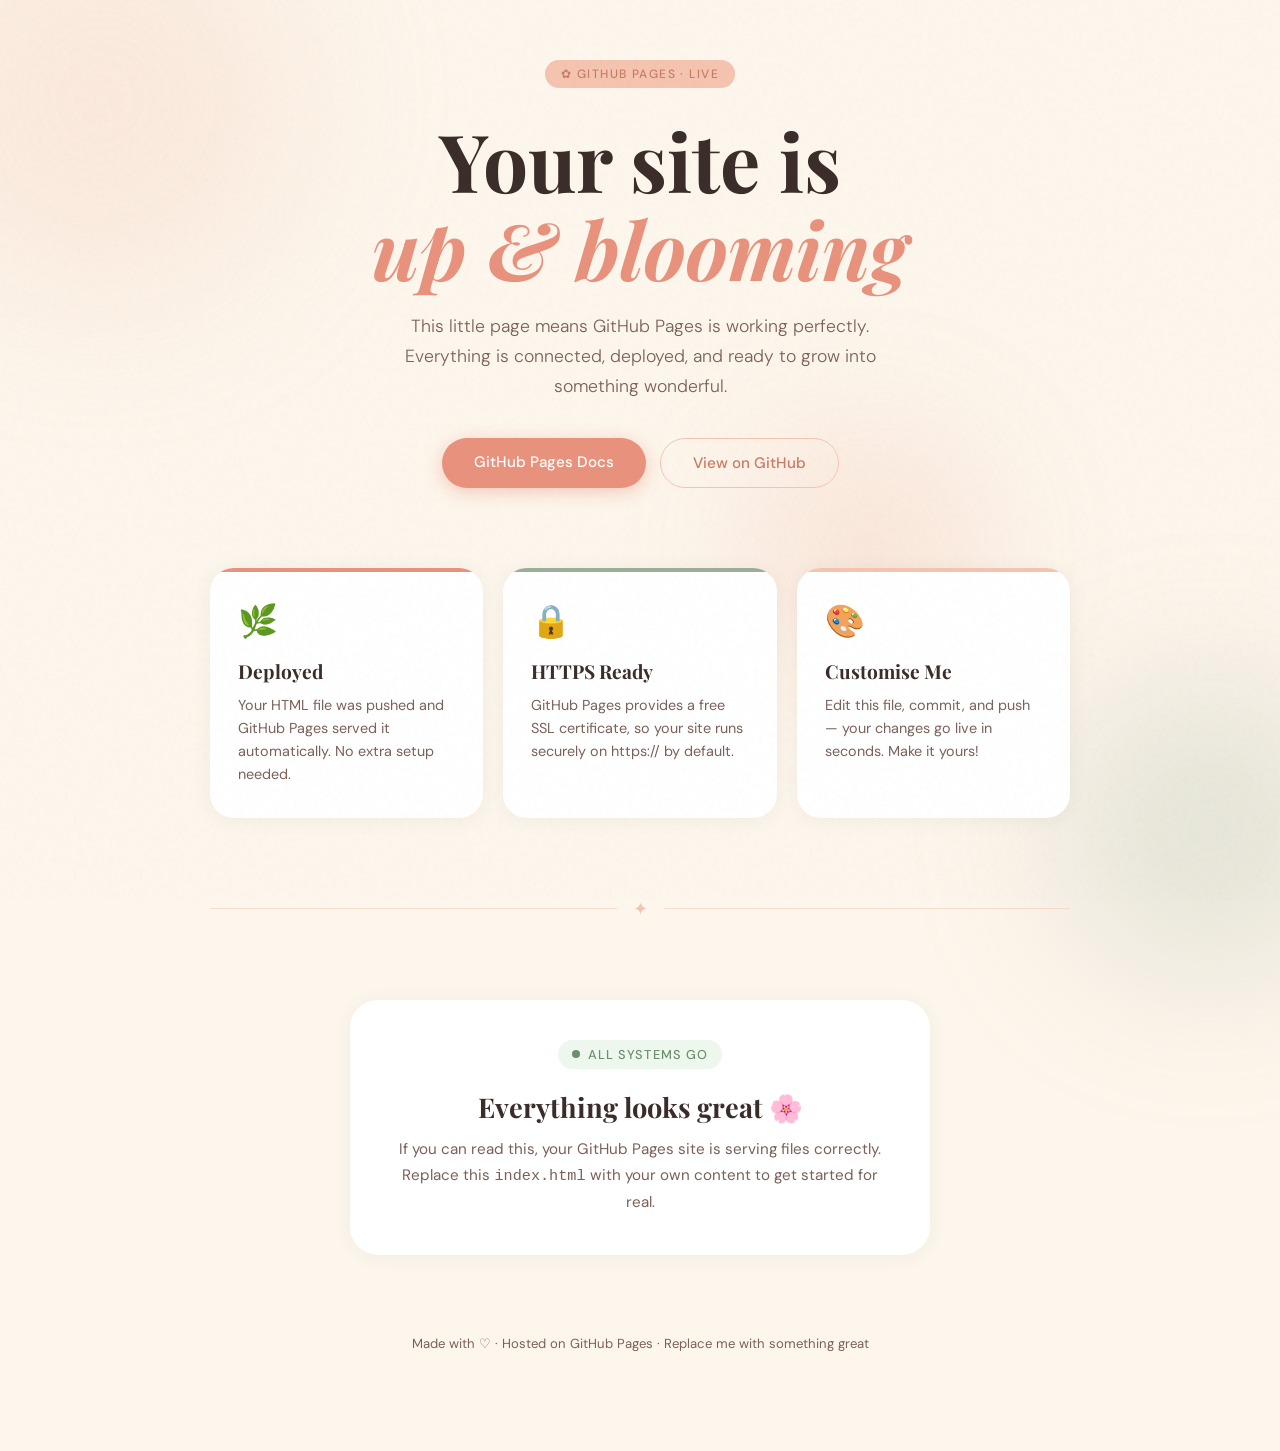
==== index.html @ 05ce9ecd "Add files via upload" ====
<!DOCTYPE html>
<html lang="en">
<head>
  <meta charset="UTF-8" />
  <meta name="viewport" content="width=device-width, initial-scale=1.0" />
  <title>✿ Hello World ✿</title>
  <link href="https://fonts.googleapis.com/css2?family=Playfair+Display:ital,wght@0,400;0,700;1,400&family=DM+Sans:wght@300;400;500&display=swap" rel="stylesheet" />
  <style>
    *, *::before, *::after { box-sizing: border-box; margin: 0; padding: 0; }

    :root {
      --cream: #fdf6ec;
      --blush: #f4c4b0;
      --rose: #e8927c;
      --dusty: #c97b63;
      --sage: #9cad99;
      --leaf: #6b8f6e;
      --text: #3a2c28;
      --soft: #7a6058;
    }

    html { scroll-behavior: smooth; }

    body {
      background-color: var(--cream);
      color: var(--text);
      font-family: 'DM Sans', sans-serif;
      min-height: 100vh;
      overflow-x: hidden;
    }

    /* ── Noise texture overlay ── */
    body::before {
      content: '';
      position: fixed;
      inset: 0;
      background-image: url("data:image/svg+xml,%3Csvg viewBox='0 0 200 200' xmlns='http://www.w3.org/2000/svg'%3E%3Cfilter id='n'%3E%3CfeTurbulence type='fractalNoise' baseFrequency='0.9' numOctaves='4' stitchTiles='stitch'/%3E%3C/filter%3E%3Crect width='100%25' height='100%25' filter='url(%23n)' opacity='0.04'/%3E%3C/svg%3E");
      pointer-events: none;
      z-index: 1000;
      opacity: 0.5;
    }

    /* ── Floating blobs ── */
    .blob {
      position: fixed;
      border-radius: 50%;
      filter: blur(80px);
      opacity: 0.25;
      pointer-events: none;
      z-index: 0;
      animation: drift 12s ease-in-out infinite alternate;
    }
    .blob-1 { width: 400px; height: 400px; background: var(--blush); top: -100px; left: -100px; animation-duration: 14s; }
    .blob-2 { width: 300px; height: 300px; background: var(--sage);  bottom: -80px; right: -80px; animation-duration: 10s; animation-delay: -3s; }
    .blob-3 { width: 200px; height: 200px; background: var(--rose);  top: 50%; left: 60%; animation-duration: 16s; animation-delay: -6s; }

    @keyframes drift {
      from { transform: translate(0, 0) scale(1); }
      to   { transform: translate(30px, 20px) scale(1.05); }
    }

    /* ── Page wrapper ── */
    .page {
      position: relative;
      z-index: 1;
      display: flex;
      flex-direction: column;
      align-items: center;
      padding: 60px 24px 100px;
      gap: 80px;
    }

    /* ── Hero ── */
    .hero {
      text-align: center;
      max-width: 680px;
      animation: rise 0.9s cubic-bezier(.16,1,.3,1) both;
    }

    .badge {
      display: inline-block;
      background: var(--blush);
      color: var(--dusty);
      font-size: 0.75rem;
      font-weight: 500;
      letter-spacing: 0.12em;
      text-transform: uppercase;
      padding: 6px 16px;
      border-radius: 999px;
      margin-bottom: 28px;
    }

    h1 {
      font-family: 'Playfair Display', serif;
      font-size: clamp(2.8rem, 7vw, 5rem);
      line-height: 1.1;
      color: var(--text);
      margin-bottom: 20px;
    }

    h1 em {
      font-style: italic;
      color: var(--rose);
    }

    .hero p {
      font-size: 1.1rem;
      font-weight: 300;
      color: var(--soft);
      line-height: 1.7;
      max-width: 480px;
      margin: 0 auto 36px;
    }

    .cta-row {
      display: flex;
      gap: 14px;
      justify-content: center;
      flex-wrap: wrap;
    }

    .btn {
      padding: 14px 32px;
      border-radius: 999px;
      font-size: 0.95rem;
      font-weight: 500;
      cursor: pointer;
      border: none;
      transition: transform 0.15s ease, box-shadow 0.15s ease;
      text-decoration: none;
    }
    .btn:hover { transform: translateY(-2px); }

    .btn-primary {
      background: var(--rose);
      color: #fff;
      box-shadow: 0 4px 18px rgba(232,146,124,0.45);
    }
    .btn-primary:hover { box-shadow: 0 8px 28px rgba(232,146,124,0.55); }

    .btn-ghost {
      background: transparent;
      color: var(--dusty);
      border: 1.5px solid var(--blush);
    }
    .btn-ghost:hover { background: var(--blush); }

    /* ── Cards row ── */
    .cards {
      display: grid;
      grid-template-columns: repeat(auto-fit, minmax(220px, 1fr));
      gap: 20px;
      width: 100%;
      max-width: 860px;
      animation: rise 0.9s 0.15s cubic-bezier(.16,1,.3,1) both;
    }

    .card {
      background: #fff;
      border-radius: 24px;
      padding: 32px 28px;
      box-shadow: 0 2px 20px rgba(58,44,40,0.06);
      transition: transform 0.2s ease, box-shadow 0.2s ease;
      position: relative;
      overflow: hidden;
    }
    .card:hover {
      transform: translateY(-4px);
      box-shadow: 0 8px 32px rgba(58,44,40,0.1);
    }
    .card::after {
      content: '';
      position: absolute;
      top: 0; left: 0; right: 0;
      height: 4px;
      border-radius: 24px 24px 0 0;
    }
    .card:nth-child(1)::after { background: var(--rose); }
    .card:nth-child(2)::after { background: var(--sage); }
    .card:nth-child(3)::after { background: var(--blush); }

    .card-icon {
      font-size: 2rem;
      margin-bottom: 16px;
      display: block;
    }
    .card h3 {
      font-family: 'Playfair Display', serif;
      font-size: 1.2rem;
      margin-bottom: 10px;
    }
    .card p {
      font-size: 0.9rem;
      color: var(--soft);
      line-height: 1.6;
    }

    /* ── Status section ── */
    .status-box {
      background: #fff;
      border-radius: 28px;
      padding: 40px 48px;
      max-width: 580px;
      width: 100%;
      box-shadow: 0 2px 20px rgba(58,44,40,0.06);
      text-align: center;
      animation: rise 0.9s 0.3s cubic-bezier(.16,1,.3,1) both;
    }

    .status-dot {
      display: inline-flex;
      align-items: center;
      gap: 8px;
      background: #eef7ee;
      color: var(--leaf);
      font-size: 0.8rem;
      font-weight: 500;
      letter-spacing: 0.08em;
      text-transform: uppercase;
      padding: 6px 14px;
      border-radius: 999px;
      margin-bottom: 20px;
    }
    .dot {
      width: 8px; height: 8px;
      background: var(--leaf);
      border-radius: 50%;
      animation: pulse 2s ease-in-out infinite;
    }
    @keyframes pulse {
      0%, 100% { opacity: 1; transform: scale(1); }
      50%       { opacity: 0.5; transform: scale(0.85); }
    }

    .status-box h2 {
      font-family: 'Playfair Display', serif;
      font-size: 1.7rem;
      margin-bottom: 12px;
    }
    .status-box p {
      color: var(--soft);
      font-size: 0.95rem;
      line-height: 1.7;
    }

    /* ── Decorative divider ── */
    .divider {
      display: flex;
      align-items: center;
      gap: 16px;
      color: var(--blush);
      font-size: 1.1rem;
      width: 100%;
      max-width: 860px;
    }
    .divider::before, .divider::after {
      content: '';
      flex: 1;
      height: 1px;
      background: var(--blush);
      opacity: 0.5;
    }

    /* ── Footer ── */
    footer {
      text-align: center;
      color: var(--soft);
      font-size: 0.82rem;
      opacity: 0.7;
      animation: rise 0.9s 0.45s cubic-bezier(.16,1,.3,1) both;
    }

    @keyframes rise {
      from { opacity: 0; transform: translateY(24px); }
      to   { opacity: 1; transform: translateY(0); }
    }

    /* ── Floating flowers ── */
    .floaters {
      position: fixed;
      inset: 0;
      pointer-events: none;
      z-index: 0;
      overflow: hidden;
    }
    .petal {
      position: absolute;
      font-size: 1.4rem;
      animation: float-up linear infinite;
      opacity: 0;
    }
    @keyframes float-up {
      0%   { opacity: 0; transform: translateY(100vh) rotate(0deg); }
      10%  { opacity: 0.6; }
      90%  { opacity: 0.3; }
      100% { opacity: 0; transform: translateY(-10vh) rotate(360deg); }
    }
  </style>
</head>
<body>

  <!-- Blobs -->
  <div class="blob blob-1"></div>
  <div class="blob blob-2"></div>
  <div class="blob blob-3"></div>

  <!-- Floating petals (added by JS) -->
  <div class="floaters" id="floaters"></div>

  <div class="page">

    <!-- Hero -->
    <section class="hero">
      <span class="badge">✿ GitHub Pages · Live</span>
      <h1>Your site is<br><em>up & blooming</em></h1>
      <p>This little page means GitHub Pages is working perfectly. Everything is connected, deployed, and ready to grow into something wonderful.</p>
      <div class="cta-row">
        <a href="https://pages.github.com/" target="_blank" class="btn btn-primary">GitHub Pages Docs</a>
        <a href="https://github.com/" target="_blank" class="btn btn-ghost">View on GitHub</a>
      </div>
    </section>

    <!-- Cards -->
    <div class="cards">
      <div class="card">
        <span class="card-icon">🌿</span>
        <h3>Deployed</h3>
        <p>Your HTML file was pushed and GitHub Pages served it automatically. No extra setup needed.</p>
      </div>
      <div class="card">
        <span class="card-icon">🔒</span>
        <h3>HTTPS Ready</h3>
        <p>GitHub Pages provides a free SSL certificate, so your site runs securely on https:// by default.</p>
      </div>
      <div class="card">
        <span class="card-icon">🎨</span>
        <h3>Customise Me</h3>
        <p>Edit this file, commit, and push — your changes go live in seconds. Make it yours!</p>
      </div>
    </div>

    <div class="divider">✦</div>

    <!-- Status -->
    <div class="status-box">
      <div class="status-dot"><span class="dot"></span> All systems go</div>
      <h2>Everything looks great 🌸</h2>
      <p>If you can read this, your GitHub Pages site is serving files correctly. Replace this <code>index.html</code> with your own content to get started for real.</p>
    </div>

    <footer>
      Made with ♡ · Hosted on GitHub Pages · Replace me with something great
    </footer>

  </div>

  <script>
    // Spawn floating petals
    const emojis = ['✿', '❀', '✾', '⚘', '🌸', '🌼', '🍃'];
    const container = document.getElementById('floaters');

    function spawnPetal() {
      const el = document.createElement('span');
      el.className = 'petal';
      el.textContent = emojis[Math.floor(Math.random() * emojis.length)];
      el.style.left = Math.random() * 100 + 'vw';
      el.style.fontSize = (0.9 + Math.random() * 1.2) + 'rem';
      const dur = 8 + Math.random() * 12;
      el.style.animationDuration = dur + 's';
      el.style.animationDelay = (Math.random() * -dur) + 's';
      container.appendChild(el);
      setTimeout(() => el.remove(), (dur + 2) * 1000);
    }

    // Initial burst
    for (let i = 0; i < 12; i++) spawnPetal();
    setInterval(spawnPetal, 1800);
  </script>

</body>
</html>
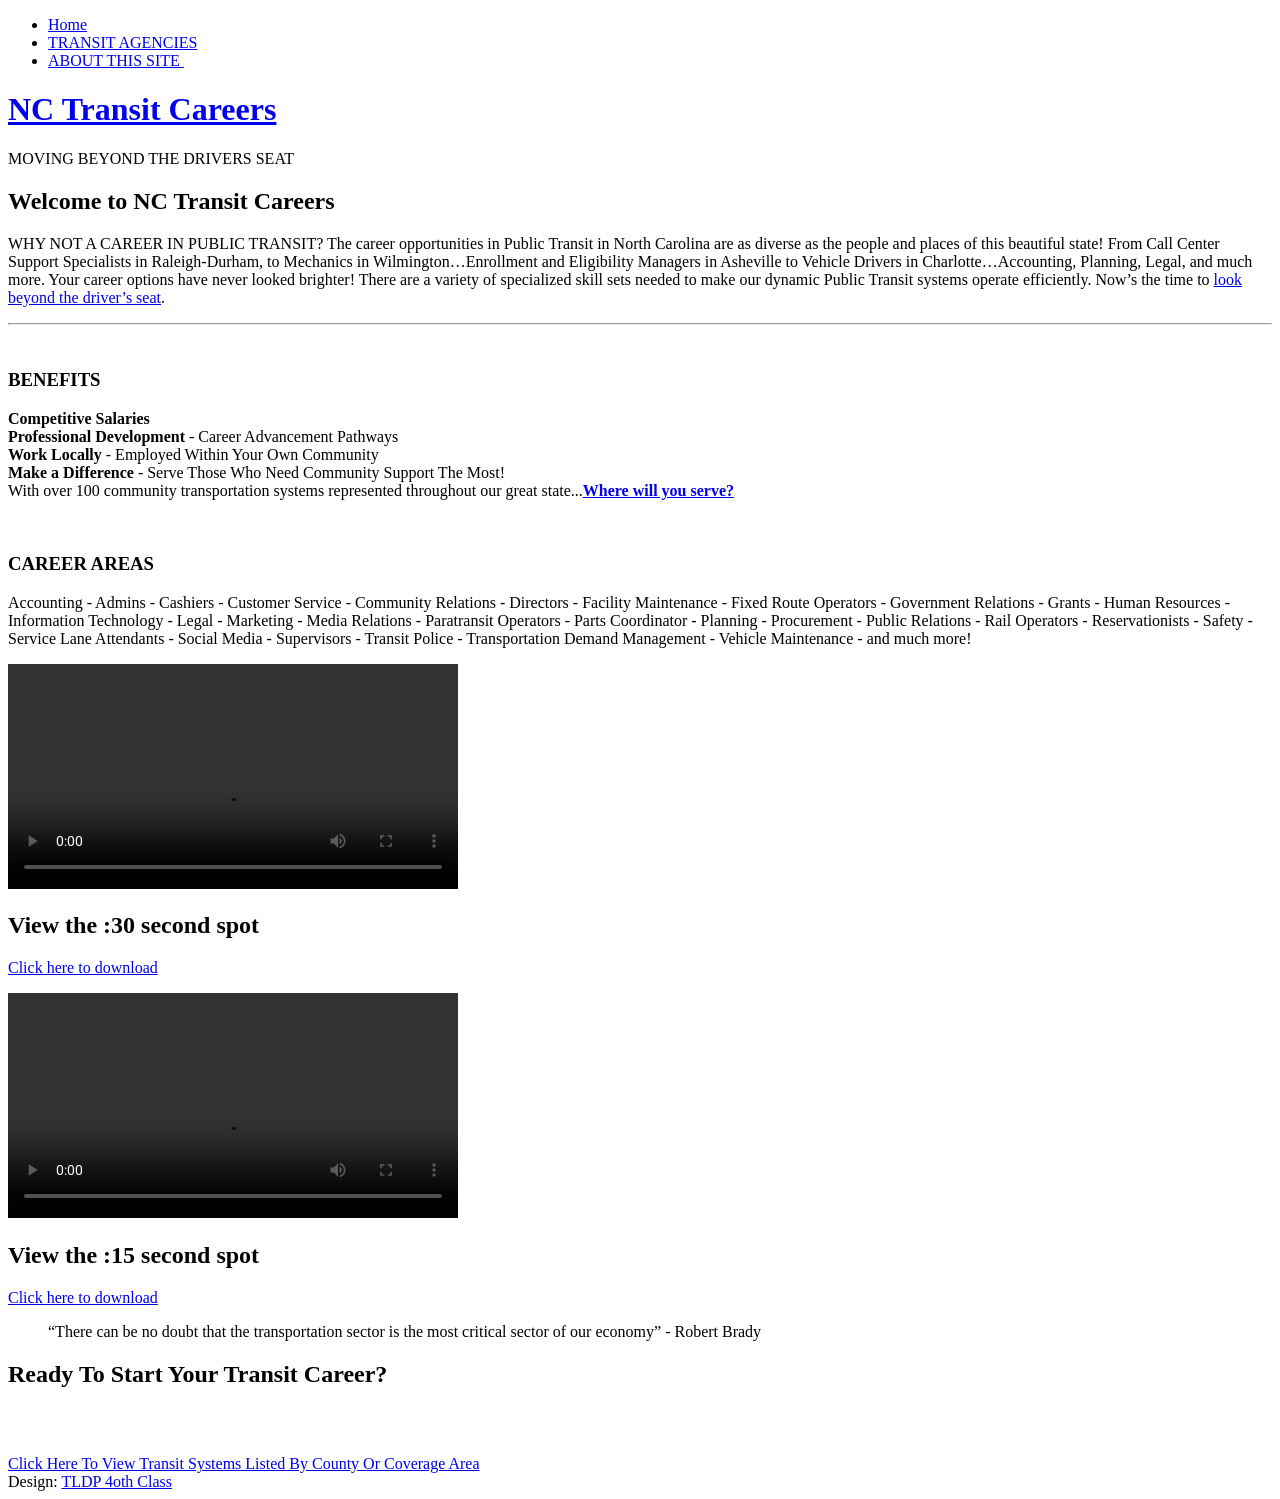
==== commit 31ee5027: "Update index.html" ====
--- a/index.html
+++ b/index.html
@@ -1,381 +1,146 @@
-<!DOCTYPE html>
-<html lang="en">
-<head>
-  <meta charset="UTF-8" />
-  <meta name="viewport" content="width=device-width, initial-scale=1.0" />
-  <title>✿ Hello World ✿</title>
-  <link href="https://fonts.googleapis.com/css2?family=Playfair+Display:ital,wght@0,400;0,700;1,400&family=DM+Sans:wght@300;400;500&display=swap" rel="stylesheet" />
-  <style>
-    *, *::before, *::after { box-sizing: border-box; margin: 0; padding: 0; }
-
-    :root {
-      --cream: #fdf6ec;
-      --blush: #f4c4b0;
-      --rose: #e8927c;
-      --dusty: #c97b63;
-      --sage: #9cad99;
-      --leaf: #6b8f6e;
-      --text: #3a2c28;
-      --soft: #7a6058;
-    }
-
-    html { scroll-behavior: smooth; }
-
-    body {
-      background-color: var(--cream);
-      color: var(--text);
-      font-family: 'DM Sans', sans-serif;
-      min-height: 100vh;
-      overflow-x: hidden;
-    }
-
-    /* ── Noise texture overlay ── */
-    body::before {
-      content: '';
-      position: fixed;
-      inset: 0;
-      background-image: url("data:image/svg+xml,%3Csvg viewBox='0 0 200 200' xmlns='http://www.w3.org/2000/svg'%3E%3Cfilter id='n'%3E%3CfeTurbulence type='fractalNoise' baseFrequency='0.9' numOctaves='4' stitchTiles='stitch'/%3E%3C/filter%3E%3Crect width='100%25' height='100%25' filter='url(%23n)' opacity='0.04'/%3E%3C/svg%3E");
-      pointer-events: none;
-      z-index: 1000;
-      opacity: 0.5;
-    }
-
-    /* ── Floating blobs ── */
-    .blob {
-      position: fixed;
-      border-radius: 50%;
-      filter: blur(80px);
-      opacity: 0.25;
-      pointer-events: none;
-      z-index: 0;
-      animation: drift 12s ease-in-out infinite alternate;
-    }
-    .blob-1 { width: 400px; height: 400px; background: var(--blush); top: -100px; left: -100px; animation-duration: 14s; }
-    .blob-2 { width: 300px; height: 300px; background: var(--sage);  bottom: -80px; right: -80px; animation-duration: 10s; animation-delay: -3s; }
-    .blob-3 { width: 200px; height: 200px; background: var(--rose);  top: 50%; left: 60%; animation-duration: 16s; animation-delay: -6s; }
-
-    @keyframes drift {
-      from { transform: translate(0, 0) scale(1); }
-      to   { transform: translate(30px, 20px) scale(1.05); }
-    }
-
-    /* ── Page wrapper ── */
-    .page {
-      position: relative;
-      z-index: 1;
-      display: flex;
-      flex-direction: column;
-      align-items: center;
-      padding: 60px 24px 100px;
-      gap: 80px;
-    }
-
-    /* ── Hero ── */
-    .hero {
-      text-align: center;
-      max-width: 680px;
-      animation: rise 0.9s cubic-bezier(.16,1,.3,1) both;
-    }
-
-    .badge {
-      display: inline-block;
-      background: var(--blush);
-      color: var(--dusty);
-      font-size: 0.75rem;
-      font-weight: 500;
-      letter-spacing: 0.12em;
-      text-transform: uppercase;
-      padding: 6px 16px;
-      border-radius: 999px;
-      margin-bottom: 28px;
-    }
-
-    h1 {
-      font-family: 'Playfair Display', serif;
-      font-size: clamp(2.8rem, 7vw, 5rem);
-      line-height: 1.1;
-      color: var(--text);
-      margin-bottom: 20px;
-    }
-
-    h1 em {
-      font-style: italic;
-      color: var(--rose);
-    }
-
-    .hero p {
-      font-size: 1.1rem;
-      font-weight: 300;
-      color: var(--soft);
-      line-height: 1.7;
-      max-width: 480px;
-      margin: 0 auto 36px;
-    }
-
-    .cta-row {
-      display: flex;
-      gap: 14px;
-      justify-content: center;
-      flex-wrap: wrap;
-    }
-
-    .btn {
-      padding: 14px 32px;
-      border-radius: 999px;
-      font-size: 0.95rem;
-      font-weight: 500;
-      cursor: pointer;
-      border: none;
-      transition: transform 0.15s ease, box-shadow 0.15s ease;
-      text-decoration: none;
-    }
-    .btn:hover { transform: translateY(-2px); }
-
-    .btn-primary {
-      background: var(--rose);
-      color: #fff;
-      box-shadow: 0 4px 18px rgba(232,146,124,0.45);
-    }
-    .btn-primary:hover { box-shadow: 0 8px 28px rgba(232,146,124,0.55); }
-
-    .btn-ghost {
-      background: transparent;
-      color: var(--dusty);
-      border: 1.5px solid var(--blush);
-    }
-    .btn-ghost:hover { background: var(--blush); }
-
-    /* ── Cards row ── */
-    .cards {
-      display: grid;
-      grid-template-columns: repeat(auto-fit, minmax(220px, 1fr));
-      gap: 20px;
-      width: 100%;
-      max-width: 860px;
-      animation: rise 0.9s 0.15s cubic-bezier(.16,1,.3,1) both;
-    }
-
-    .card {
-      background: #fff;
-      border-radius: 24px;
-      padding: 32px 28px;
-      box-shadow: 0 2px 20px rgba(58,44,40,0.06);
-      transition: transform 0.2s ease, box-shadow 0.2s ease;
-      position: relative;
-      overflow: hidden;
-    }
-    .card:hover {
-      transform: translateY(-4px);
-      box-shadow: 0 8px 32px rgba(58,44,40,0.1);
-    }
-    .card::after {
-      content: '';
-      position: absolute;
-      top: 0; left: 0; right: 0;
-      height: 4px;
-      border-radius: 24px 24px 0 0;
-    }
-    .card:nth-child(1)::after { background: var(--rose); }
-    .card:nth-child(2)::after { background: var(--sage); }
-    .card:nth-child(3)::after { background: var(--blush); }
-
-    .card-icon {
-      font-size: 2rem;
-      margin-bottom: 16px;
-      display: block;
-    }
-    .card h3 {
-      font-family: 'Playfair Display', serif;
-      font-size: 1.2rem;
-      margin-bottom: 10px;
-    }
-    .card p {
-      font-size: 0.9rem;
-      color: var(--soft);
-      line-height: 1.6;
-    }
-
-    /* ── Status section ── */
-    .status-box {
-      background: #fff;
-      border-radius: 28px;
-      padding: 40px 48px;
-      max-width: 580px;
-      width: 100%;
-      box-shadow: 0 2px 20px rgba(58,44,40,0.06);
-      text-align: center;
-      animation: rise 0.9s 0.3s cubic-bezier(.16,1,.3,1) both;
-    }
-
-    .status-dot {
-      display: inline-flex;
-      align-items: center;
-      gap: 8px;
-      background: #eef7ee;
-      color: var(--leaf);
-      font-size: 0.8rem;
-      font-weight: 500;
-      letter-spacing: 0.08em;
-      text-transform: uppercase;
-      padding: 6px 14px;
-      border-radius: 999px;
-      margin-bottom: 20px;
-    }
-    .dot {
-      width: 8px; height: 8px;
-      background: var(--leaf);
-      border-radius: 50%;
-      animation: pulse 2s ease-in-out infinite;
-    }
-    @keyframes pulse {
-      0%, 100% { opacity: 1; transform: scale(1); }
-      50%       { opacity: 0.5; transform: scale(0.85); }
-    }
-
-    .status-box h2 {
-      font-family: 'Playfair Display', serif;
-      font-size: 1.7rem;
-      margin-bottom: 12px;
-    }
-    .status-box p {
-      color: var(--soft);
-      font-size: 0.95rem;
-      line-height: 1.7;
-    }
-
-    /* ── Decorative divider ── */
-    .divider {
-      display: flex;
-      align-items: center;
-      gap: 16px;
-      color: var(--blush);
-      font-size: 1.1rem;
-      width: 100%;
-      max-width: 860px;
-    }
-    .divider::before, .divider::after {
-      content: '';
-      flex: 1;
-      height: 1px;
-      background: var(--blush);
-      opacity: 0.5;
-    }
-
-    /* ── Footer ── */
-    footer {
-      text-align: center;
-      color: var(--soft);
-      font-size: 0.82rem;
-      opacity: 0.7;
-      animation: rise 0.9s 0.45s cubic-bezier(.16,1,.3,1) both;
-    }
-
-    @keyframes rise {
-      from { opacity: 0; transform: translateY(24px); }
-      to   { opacity: 1; transform: translateY(0); }
-    }
-
-    /* ── Floating flowers ── */
-    .floaters {
-      position: fixed;
-      inset: 0;
-      pointer-events: none;
-      z-index: 0;
-      overflow: hidden;
-    }
-    .petal {
-      position: absolute;
-      font-size: 1.4rem;
-      animation: float-up linear infinite;
-      opacity: 0;
-    }
-    @keyframes float-up {
-      0%   { opacity: 0; transform: translateY(100vh) rotate(0deg); }
-      10%  { opacity: 0.6; }
-      90%  { opacity: 0.3; }
-      100% { opacity: 0; transform: translateY(-10vh) rotate(360deg); }
-    }
-  </style>
-</head>
-<body>
-
-  <!-- Blobs -->
-  <div class="blob blob-1"></div>
-  <div class="blob blob-2"></div>
-  <div class="blob blob-3"></div>
-
-  <!-- Floating petals (added by JS) -->
-  <div class="floaters" id="floaters"></div>
-
-  <div class="page">
-
-    <!-- Hero -->
-    <section class="hero">
-      <span class="badge">✿ GitHub Pages · Live</span>
-      <h1>Your site is<br><em>up & blooming</em></h1>
-      <p>This little page means GitHub Pages is working perfectly. Everything is connected, deployed, and ready to grow into something wonderful.</p>
-      <div class="cta-row">
-        <a href="https://pages.github.com/" target="_blank" class="btn btn-primary">GitHub Pages Docs</a>
-        <a href="https://github.com/" target="_blank" class="btn btn-ghost">View on GitHub</a>
-      </div>
-    </section>
-
-    <!-- Cards -->
-    <div class="cards">
-      <div class="card">
-        <span class="card-icon">🌿</span>
-        <h3>Deployed</h3>
-        <p>Your HTML file was pushed and GitHub Pages served it automatically. No extra setup needed.</p>
-      </div>
-      <div class="card">
-        <span class="card-icon">🔒</span>
-        <h3>HTTPS Ready</h3>
-        <p>GitHub Pages provides a free SSL certificate, so your site runs securely on https:// by default.</p>
-      </div>
-      <div class="card">
-        <span class="card-icon">🎨</span>
-        <h3>Customise Me</h3>
-        <p>Edit this file, commit, and push — your changes go live in seconds. Make it yours!</p>
-      </div>
-    </div>
-
-    <div class="divider">✦</div>
-
-    <!-- Status -->
-    <div class="status-box">
-      <div class="status-dot"><span class="dot"></span> All systems go</div>
-      <h2>Everything looks great 🌸</h2>
-      <p>If you can read this, your GitHub Pages site is serving files correctly. Replace this <code>index.html</code> with your own content to get started for real.</p>
-    </div>
-
-    <footer>
-      Made with ♡ · Hosted on GitHub Pages · Replace me with something great
-    </footer>
-
-  </div>
-
-  <script>
-    // Spawn floating petals
-    const emojis = ['✿', '❀', '✾', '⚘', '🌸', '🌼', '🍃'];
-    const container = document.getElementById('floaters');
-
-    function spawnPetal() {
-      const el = document.createElement('span');
-      el.className = 'petal';
-      el.textContent = emojis[Math.floor(Math.random() * emojis.length)];
-      el.style.left = Math.random() * 100 + 'vw';
-      el.style.fontSize = (0.9 + Math.random() * 1.2) + 'rem';
-      const dur = 8 + Math.random() * 12;
-      el.style.animationDuration = dur + 's';
-      el.style.animationDelay = (Math.random() * -dur) + 's';
-      container.appendChild(el);
-      setTimeout(() => el.remove(), (dur + 2) * 1000);
-    }
-
-    // Initial burst
-    for (let i = 0; i < 12; i++) spawnPetal();
-    setInterval(spawnPetal, 1800);
-  </script>
-
-</body>
-</html>
+<!DOCTYPE HTML>
+<!--
+	Linear by TEMPLATED
+    templated.co @templatedco
+    Released for free under the Creative Commons Attribution 3.0 license (templated.co/license)
+-->
+<html>
+	<head>
+		<title>NC Transit Careers</title>
+		<base href="/narmina.github.io/">
+		<meta http-equiv="content-type" content="text/html; charset=utf-8" />
+		<meta name="description" content="" />
+		<meta name="keywords" content="" />
+		<link href='http://fonts.googleapis.com/css?family=Roboto:400,100,300,700,500,900' rel='stylesheet' type='text/css'>
+		<script src="http://ajax.googleapis.com/ajax/libs/jquery/1.11.0/jquery.min.js"></script>
+		<script src="js/skel.min.js"></script>
+		<script src="js/skel-panels.min.js"></script>
+		<script src="js/init.js"></script>
+		<noscript>
+			<link rel="stylesheet" href="css/skel-noscript.css" />
+			<link rel="stylesheet" href="css/style.css" />
+			<link rel="stylesheet" href="css/style-desktop.css" />
+		</noscript>
+	</head>
+	<body class="homepage">
+
+	<!-- Header -->
+		<div id="header">
+			<div id="nav-wrapper"> 
+				<!-- Nav -->
+				<nav id="nav">
+					<ul>
+						<li class="active"><a href="index.html">Home</a></li>
+						<li><a href="nc-transit-agencies.html">TRANSIT AGENCIES</a></li>
+						<li><a href="about.html">ABOUT THIS SITE&nbsp;</a></li>
+						
+					</ul>
+				</nav>
+			</div>
+			<div class="container"> 
+				
+				<!-- Logo -->
+				<div id="logo">
+					<h1><a href="#">NC Transit Careers</a></h1>
+					<span class="tag">MOVING BEYOND THE DRIVERS SEAT&nbsp;</span>
+				</div>
+			</div>
+		</div>
+
+	<!-- Featured -->
+		<div id="featured">
+			<div class="container">
+				<header>
+					<h2>Welcome to NC Transit Careers</h2>
+				</header>
+				<p>WHY NOT A CAREER IN PUBLIC TRANSIT? The career opportunities in Public Transit in North Carolina are as diverse as the people and places of this beautiful state! From Call Center Support Specialists in Raleigh-Durham, to Mechanics in Wilmington…Enrollment and Eligibility Managers in Asheville to Vehicle Drivers in Charlotte…Accounting, Planning, Legal, and much more. Your career options have never looked brighter! There are a variety of specialized skill sets needed to make our dynamic Public Transit systems operate efficiently. Now’s the time to <a href="nc-transit-agencies.html">look beyond the driver’s seat</a>.<hr> <br>
+			  <h3>BENEFITS</h3>
+						<p><strong>Competitive Salaries</strong><br>
+                          <strong> Professional Development</strong> - Career Advancement Pathways<br>
+                          <strong> Work Locally</strong> - Employed Within Your Own Community<br>
+                          <strong> Make a Differenc</strong><strong>e</strong> - Serve Those Who Need Community Support The Most! <br>
+With over 100 community transportation systems represented throughout our great state...<strong><a href="nc-transit-agencies.html">Where will you serve?</a></strong></p>
+			  <br>
+
+				
+				
+
+		  </div>
+				<div class="row">
+					<section class="u">
+						
+						<h3>CAREER AREAS</h3>
+						<p>Accounting - Admins - Cashiers - Customer Service - Community Relations - Directors - Facility Maintenance - Fixed Route Operators - Government Relations - Grants - Human Resources - Information Technology - Legal - Marketing - Media Relations - Paratransit Operators - Parts Coordinator - Planning - Procurement - Public Relations - Rail Operators - Reservationists - Safety - Service Lane Attendants - Social Media - Supervisors - Transit Police - Transportation Demand Management - Vehicle Maintenance - and much more!</p>
+						
+					</section>
+					
+
+				</div>
+	</div>
+		</div>
+
+	<!-- Main -->
+		<div id="main">
+			<div id="content" class="container">
+
+				<div class="row">
+					<section class="6u">
+						<a href="#" class="image full">
+						<video width="450" controls="controls" >
+						  <source src="images/NCTransitCareers_30_lores.mp4" type="video/mp4">
+					    </video>
+</a>
+						<header>
+							<h2>View the :30 second spot&nbsp;</h2>
+						</header>
+						<p><a href="images/NCTransitCareers_30sec.mp4">Click here to download</a></p>
+					</section>				
+					<section class="6u">
+						<a href="#" class="image full">
+						<video width="450" controls="controls" >
+						  <source src="images/nctRANSITcAREERS_15_lores.mp4" type="video/mp4">
+					    </video>
+						<a href="#" class="image full"></a>
+						<header>
+							<h2>View the :15 second spot</h2>
+						</header>
+						<p><a href="images/NCTransitCareers_15_hires_leader.mp4">Click here to download</a></p>
+					</section>				
+				</div>
+
+				<div class="row">
+									
+				</div>
+			
+			</div>
+		</div>
+
+	<!-- Tweet -->
+		<div id="tweet">
+			<div class="container">
+				<section>
+					<blockquote>“There can be no doubt that the transportation sector is the most critical sector of our economy” - Robert Brady</blockquote>
+				</section>
+			</div>
+		</div>
+
+	<!-- Footer -->
+		<div id="footer">
+			<div class="container">
+				<section>
+					<header>
+						<h2>Ready To Start Your Transit Career?&nbsp;</h2>
+					  <h2>&nbsp;</h2>
+						
+					  </h2>
+<span class="byline"><a href="nc-transit-agencies.html">Click Here To View Transit Systems Listed By County Or Coverage Area</a></span>
+					</header>
+					
+				</section>
+			</div>
+		</div>
+
+	<!-- Copyright -->
+		<div id="copyright">
+			<div class="container">
+				Design: <a href="https://itre.ncsu.edu/focus/transit/transportation-leadership-development-program-tldp/">TLDP 4oth Class</a> 
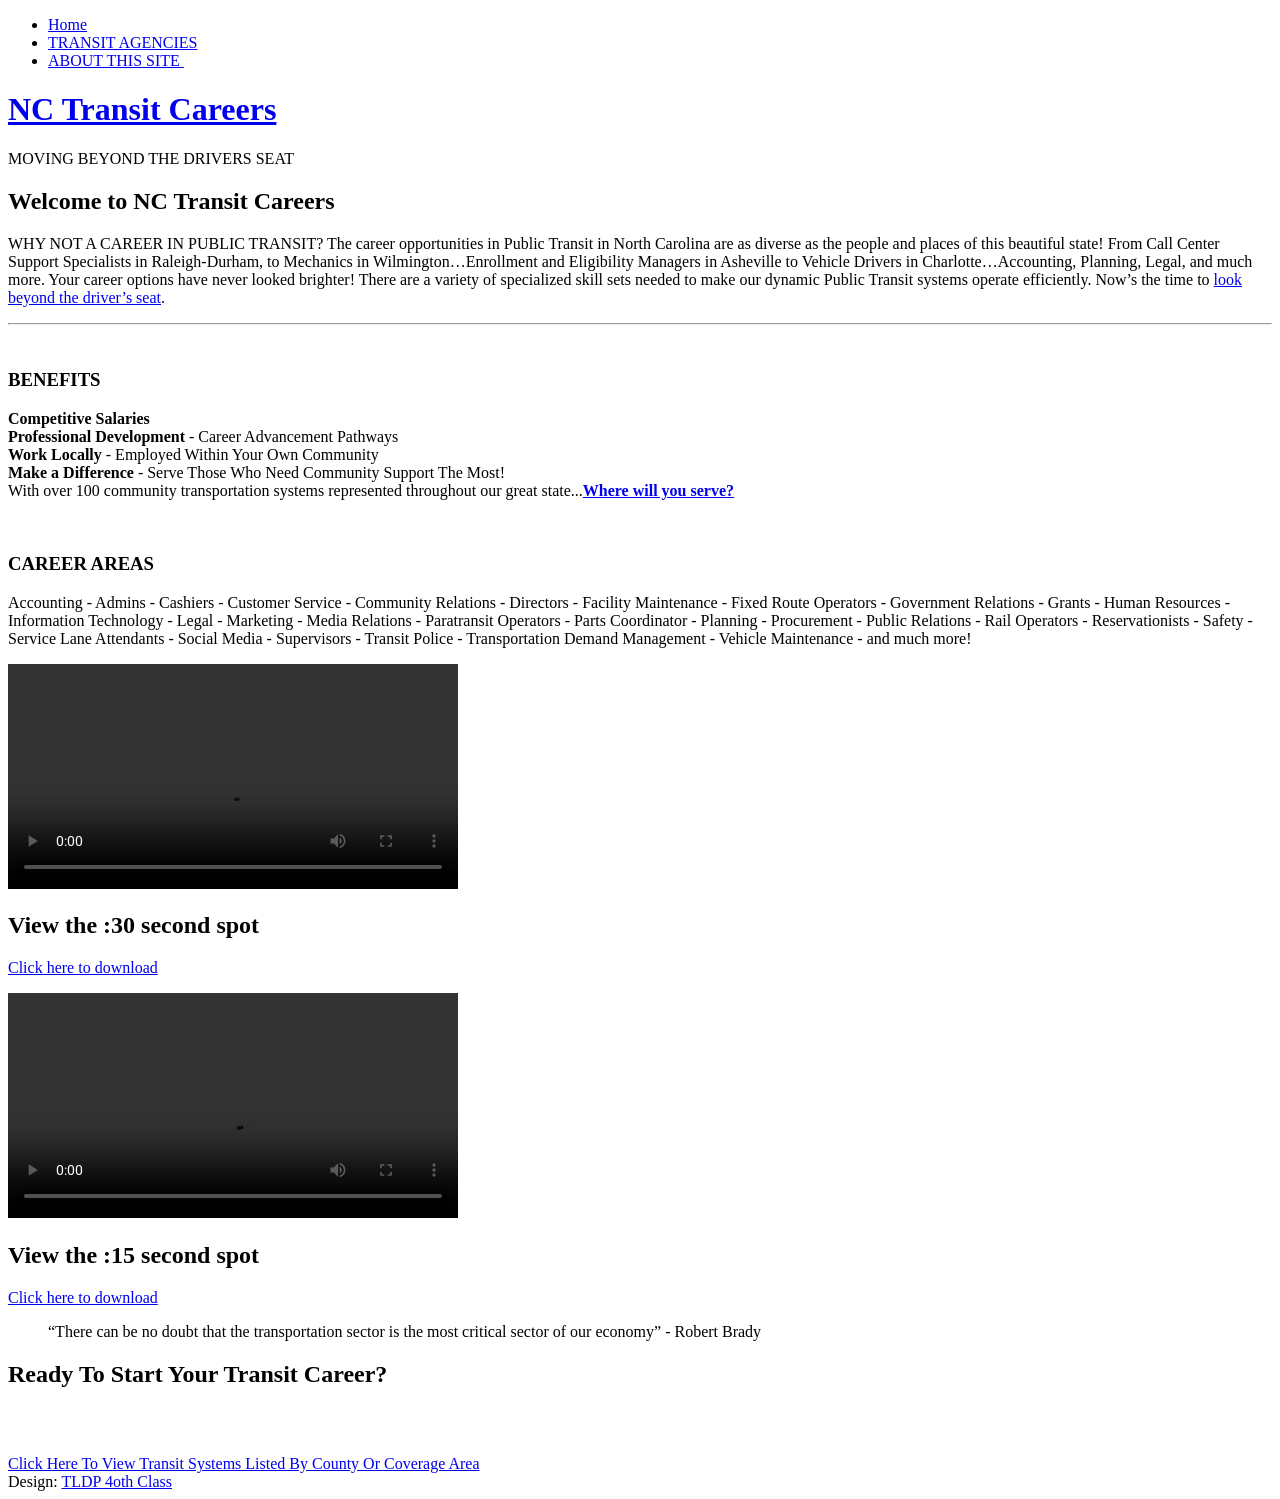
==== commit 65afa040: "Update index.html" ====
--- a/index.html
+++ b/index.html
@@ -7,7 +7,7 @@
 <html>
 	<head>
 		<title>NC Transit Careers</title>
-		<base href="/narmina.github.io/">
+		<base href="https://narmina.github.io/">
 		<meta http-equiv="content-type" content="text/html; charset=utf-8" />
 		<meta name="description" content="" />
 		<meta name="keywords" content="" />
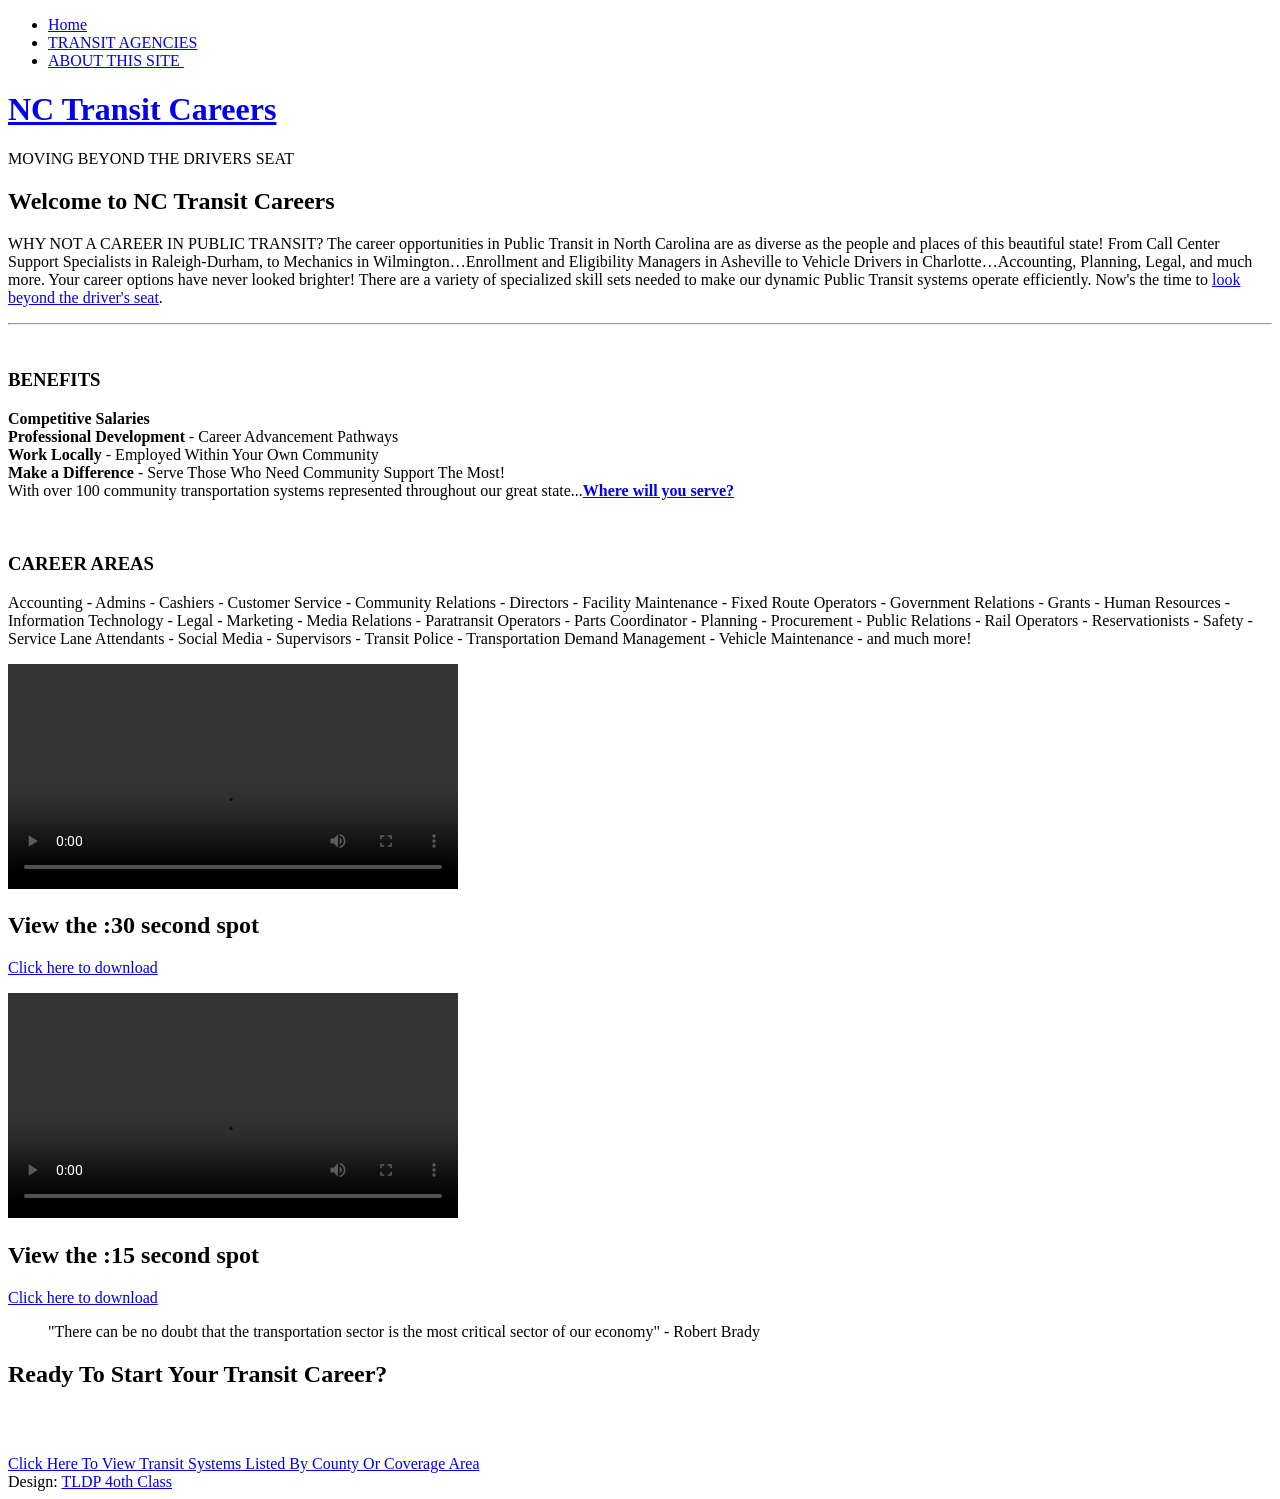
==== commit ed983adb: "Add files via upload" ====
--- a/index.html
+++ b/index.html
@@ -1,146 +1,144 @@
-<!DOCTYPE HTML>
-<!--
-	Linear by TEMPLATED
-    templated.co @templatedco
-    Released for free under the Creative Commons Attribution 3.0 license (templated.co/license)
--->
-<html>
-	<head>
-		<title>NC Transit Careers</title>
-		<base href="https://narmina.github.io/">
-		<meta http-equiv="content-type" content="text/html; charset=utf-8" />
-		<meta name="description" content="" />
-		<meta name="keywords" content="" />
-		<link href='http://fonts.googleapis.com/css?family=Roboto:400,100,300,700,500,900' rel='stylesheet' type='text/css'>
-		<script src="http://ajax.googleapis.com/ajax/libs/jquery/1.11.0/jquery.min.js"></script>
-		<script src="js/skel.min.js"></script>
-		<script src="js/skel-panels.min.js"></script>
-		<script src="js/init.js"></script>
-		<noscript>
-			<link rel="stylesheet" href="css/skel-noscript.css" />
-			<link rel="stylesheet" href="css/style.css" />
-			<link rel="stylesheet" href="css/style-desktop.css" />
-		</noscript>
-	</head>
-	<body class="homepage">
-
-	<!-- Header -->
-		<div id="header">
-			<div id="nav-wrapper"> 
-				<!-- Nav -->
-				<nav id="nav">
-					<ul>
-						<li class="active"><a href="index.html">Home</a></li>
-						<li><a href="nc-transit-agencies.html">TRANSIT AGENCIES</a></li>
-						<li><a href="about.html">ABOUT THIS SITE&nbsp;</a></li>
-						
-					</ul>
-				</nav>
-			</div>
-			<div class="container"> 
-				
-				<!-- Logo -->
-				<div id="logo">
-					<h1><a href="#">NC Transit Careers</a></h1>
-					<span class="tag">MOVING BEYOND THE DRIVERS SEAT&nbsp;</span>
-				</div>
-			</div>
-		</div>
-
-	<!-- Featured -->
-		<div id="featured">
-			<div class="container">
-				<header>
-					<h2>Welcome to NC Transit Careers</h2>
-				</header>
-				<p>WHY NOT A CAREER IN PUBLIC TRANSIT? The career opportunities in Public Transit in North Carolina are as diverse as the people and places of this beautiful state! From Call Center Support Specialists in Raleigh-Durham, to Mechanics in Wilmington…Enrollment and Eligibility Managers in Asheville to Vehicle Drivers in Charlotte…Accounting, Planning, Legal, and much more. Your career options have never looked brighter! There are a variety of specialized skill sets needed to make our dynamic Public Transit systems operate efficiently. Now’s the time to <a href="nc-transit-agencies.html">look beyond the driver’s seat</a>.<hr> <br>
-			  <h3>BENEFITS</h3>
-						<p><strong>Competitive Salaries</strong><br>
-                          <strong> Professional Development</strong> - Career Advancement Pathways<br>
-                          <strong> Work Locally</strong> - Employed Within Your Own Community<br>
-                          <strong> Make a Differenc</strong><strong>e</strong> - Serve Those Who Need Community Support The Most! <br>
-With over 100 community transportation systems represented throughout our great state...<strong><a href="nc-transit-agencies.html">Where will you serve?</a></strong></p>
-			  <br>
-
-				
-				
-
-		  </div>
-				<div class="row">
-					<section class="u">
-						
-						<h3>CAREER AREAS</h3>
-						<p>Accounting - Admins - Cashiers - Customer Service - Community Relations - Directors - Facility Maintenance - Fixed Route Operators - Government Relations - Grants - Human Resources - Information Technology - Legal - Marketing - Media Relations - Paratransit Operators - Parts Coordinator - Planning - Procurement - Public Relations - Rail Operators - Reservationists - Safety - Service Lane Attendants - Social Media - Supervisors - Transit Police - Transportation Demand Management - Vehicle Maintenance - and much more!</p>
-						
-					</section>
-					
-
-				</div>
-	</div>
-		</div>
-
-	<!-- Main -->
-		<div id="main">
-			<div id="content" class="container">
-
-				<div class="row">
-					<section class="6u">
-						<a href="#" class="image full">
-						<video width="450" controls="controls" >
-						  <source src="images/NCTransitCareers_30_lores.mp4" type="video/mp4">
-					    </video>
-</a>
-						<header>
-							<h2>View the :30 second spot&nbsp;</h2>
-						</header>
-						<p><a href="images/NCTransitCareers_30sec.mp4">Click here to download</a></p>
-					</section>				
-					<section class="6u">
-						<a href="#" class="image full">
-						<video width="450" controls="controls" >
-						  <source src="images/nctRANSITcAREERS_15_lores.mp4" type="video/mp4">
-					    </video>
-						<a href="#" class="image full"></a>
-						<header>
-							<h2>View the :15 second spot</h2>
-						</header>
-						<p><a href="images/NCTransitCareers_15_hires_leader.mp4">Click here to download</a></p>
-					</section>				
-				</div>
-
-				<div class="row">
-									
-				</div>
-			
-			</div>
-		</div>
-
-	<!-- Tweet -->
-		<div id="tweet">
-			<div class="container">
-				<section>
-					<blockquote>“There can be no doubt that the transportation sector is the most critical sector of our economy” - Robert Brady</blockquote>
-				</section>
-			</div>
-		</div>
-
-	<!-- Footer -->
-		<div id="footer">
-			<div class="container">
-				<section>
-					<header>
-						<h2>Ready To Start Your Transit Career?&nbsp;</h2>
-					  <h2>&nbsp;</h2>
-						
-					  </h2>
-<span class="byline"><a href="nc-transit-agencies.html">Click Here To View Transit Systems Listed By County Or Coverage Area</a></span>
-					</header>
-					
-				</section>
-			</div>
-		</div>
-
-	<!-- Copyright -->
-		<div id="copyright">
-			<div class="container">
-				Design: <a href="https://itre.ncsu.edu/focus/transit/transportation-leadership-development-program-tldp/">TLDP 4oth Class</a> 
+<!DOCTYPE HTML>
+<!--
+	Linear by TEMPLATED
+    templated.co @templatedco
+    Released for free under the Creative Commons Attribution 3.0 license (templated.co/license)
+-->
+<html>
+	<head>
+		<title>NC Transit Careers</title>
+		<base href="https://narmina.github.io/">
+		<meta http-equiv="content-type" content="text/html; charset=utf-8" />
+		<meta name="description" content="" />
+		<meta name="keywords" content="" />
+		<link href='https://fonts.googleapis.com/css?family=Roboto:400,100,300,700,500,900' rel='stylesheet' type='text/css'>
+		<script src="https://ajax.googleapis.com/ajax/libs/jquery/1.11.0/jquery.min.js"></script>
+		<script src="js/skel.min.js"></script>
+		<script src="js/skel-panels.min.js"></script>
+		<script src="js/init.js"></script>
+		<link rel="stylesheet" href="css/style.css" />
+		<link rel="stylesheet" href="css/style-desktop.css" />
+		<noscript>
+			<link rel="stylesheet" href="css/skel-noscript.css" />
+		</noscript>
+	</head>
+	<body class="homepage">
+
+	<!-- Header -->
+		<div id="header">
+			<div id="nav-wrapper"> 
+				<!-- Nav -->
+				<nav id="nav">
+					<ul>
+						<li class="active"><a href="index.html">Home</a></li>
+						<li><a href="nc-transit-agencies.html">TRANSIT AGENCIES</a></li>
+						<li><a href="about.html">ABOUT THIS SITE&nbsp;</a></li>
+					</ul>
+				</nav>
+			</div>
+			<div class="container"> 
+				
+				<!-- Logo -->
+				<div id="logo">
+					<h1><a href="#">NC Transit Careers</a></h1>
+					<span class="tag">MOVING BEYOND THE DRIVERS SEAT&nbsp;</span>
+				</div>
+			</div>
+		</div>
+
+	<!-- Featured -->
+		<div id="featured">
+			<div class="container">
+				<header>
+					<h2>Welcome to NC Transit Careers</h2>
+				</header>
+				<p>WHY NOT A CAREER IN PUBLIC TRANSIT? The career opportunities in Public Transit in North Carolina are as diverse as the people and places of this beautiful state! From Call Center Support Specialists in Raleigh-Durham, to Mechanics in Wilmington…Enrollment and Eligibility Managers in Asheville to Vehicle Drivers in Charlotte…Accounting, Planning, Legal, and much more. Your career options have never looked brighter! There are a variety of specialized skill sets needed to make our dynamic Public Transit systems operate efficiently. Now's the time to <a href="nc-transit-agencies.html">look beyond the driver's seat</a>.<hr> <br>
+			  <h3>BENEFITS</h3>
+						<p><strong>Competitive Salaries</strong><br>
+                          <strong> Professional Development</strong> - Career Advancement Pathways<br>
+                          <strong> Work Locally</strong> - Employed Within Your Own Community<br>
+                          <strong> Make a Differenc</strong><strong>e</strong> - Serve Those Who Need Community Support The Most! <br>
+With over 100 community transportation systems represented throughout our great state...<strong><a href="nc-transit-agencies.html">Where will you serve?</a></strong></p>
+			  <br>
+
+				
+
+		  </div>
+				<div class="row">
+					<section class="u">
+						
+						<h3>CAREER AREAS</h3>
+						<p>Accounting - Admins - Cashiers - Customer Service - Community Relations - Directors - Facility Maintenance - Fixed Route Operators - Government Relations - Grants - Human Resources - Information Technology - Legal - Marketing - Media Relations - Paratransit Operators - Parts Coordinator - Planning - Procurement - Public Relations - Rail Operators - Reservationists - Safety - Service Lane Attendants - Social Media - Supervisors - Transit Police - Transportation Demand Management - Vehicle Maintenance - and much more!</p>
+						
+					</section>
+				</div>
+	</div>
+		</div>
+
+	<!-- Main -->
+		<div id="main">
+			<div id="content" class="container">
+
+				<div class="row">
+					<section class="6u">
+						<a href="#" class="image full">
+						<video width="450" controls="controls">
+						  <source src="images/NCTransitCareers_30_lores.mp4" type="video/mp4">
+					    </video>
+						</a>
+						<header>
+							<h2>View the :30 second spot&nbsp;</h2>
+						</header>
+						<p><a href="images/NCTransitCareers_30sec.mp4">Click here to download</a></p>
+					</section>				
+					<section class="6u">
+						<a href="#" class="image full">
+						<video width="450" controls="controls">
+						  <source src="images/nctRANSITcAREERS_15_lores.mp4" type="video/mp4">
+					    </video>
+						</a>
+						<header>
+							<h2>View the :15 second spot</h2>
+						</header>
+						<p><a href="images/NCTransitCareers_15_hires_leader.mp4">Click here to download</a></p>
+					</section>				
+				</div>
+
+				<div class="row">
+									
+				</div>
+			
+			</div>
+		</div>
+
+	<!-- Tweet -->
+		<div id="tweet">
+			<div class="container">
+				<section>
+					<blockquote>"There can be no doubt that the transportation sector is the most critical sector of our economy" - Robert Brady</blockquote>
+				</section>
+			</div>
+		</div>
+
+	<!-- Footer -->
+		<div id="footer">
+			<div class="container">
+				<section>
+					<header>
+						<h2>Ready To Start Your Transit Career?&nbsp;</h2>
+					  <h2>&nbsp;</h2>
+					  <span class="byline"><a href="nc-transit-agencies.html">Click Here To View Transit Systems Listed By County Or Coverage Area</a></span>
+					</header>
+				</section>
+			</div>
+		</div>
+
+	<!-- Copyright -->
+		<div id="copyright">
+			<div class="container">
+				Design: <a href="https://itre.ncsu.edu/focus/transit/transportation-leadership-development-program-tldp/">TLDP 4oth Class</a>
+			</div>
+		</div>
+
+	</body>
+</html>
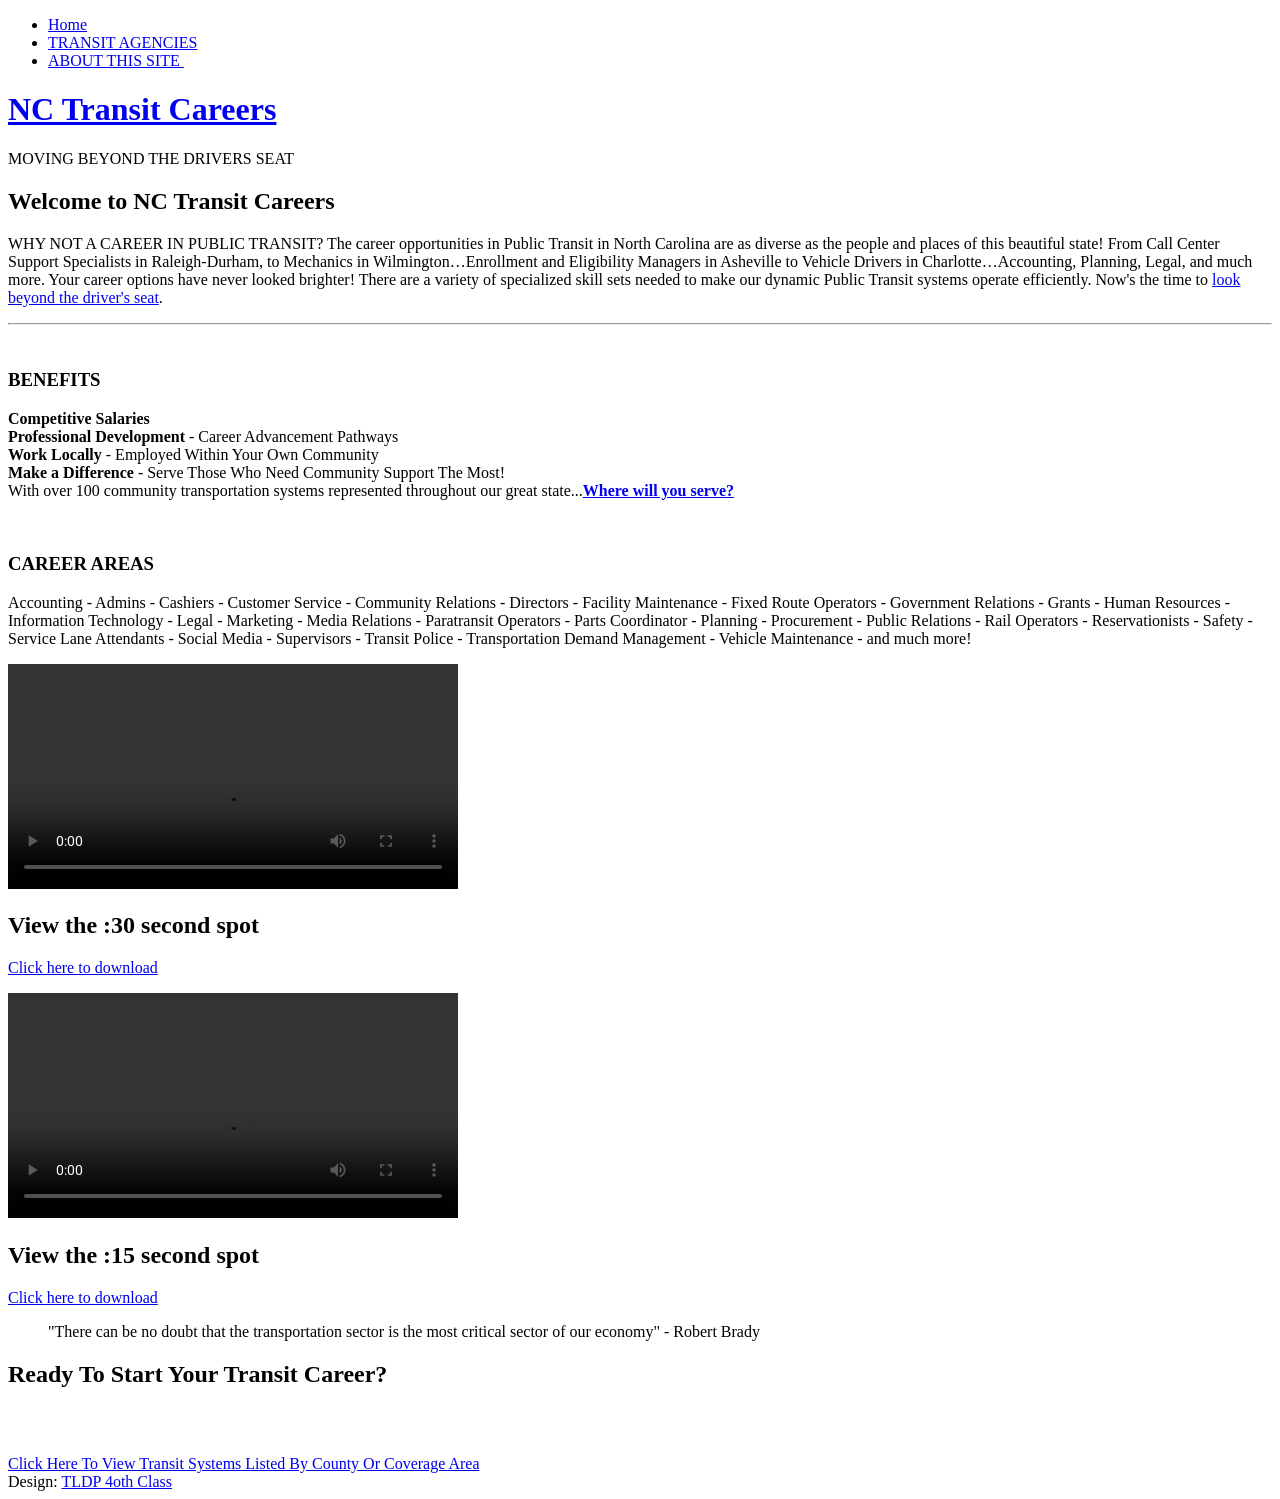
==== commit 356f9108: "Update index.html" ====
--- a/index.html
+++ b/index.html
@@ -7,7 +7,7 @@
 <html>
 	<head>
 		<title>NC Transit Careers</title>
-		<base href="https://narmina.github.io/">
+		<base href="https://github.com/Narmina/narmina.github.io/">
 		<meta http-equiv="content-type" content="text/html; charset=utf-8" />
 		<meta name="description" content="" />
 		<meta name="keywords" content="" />
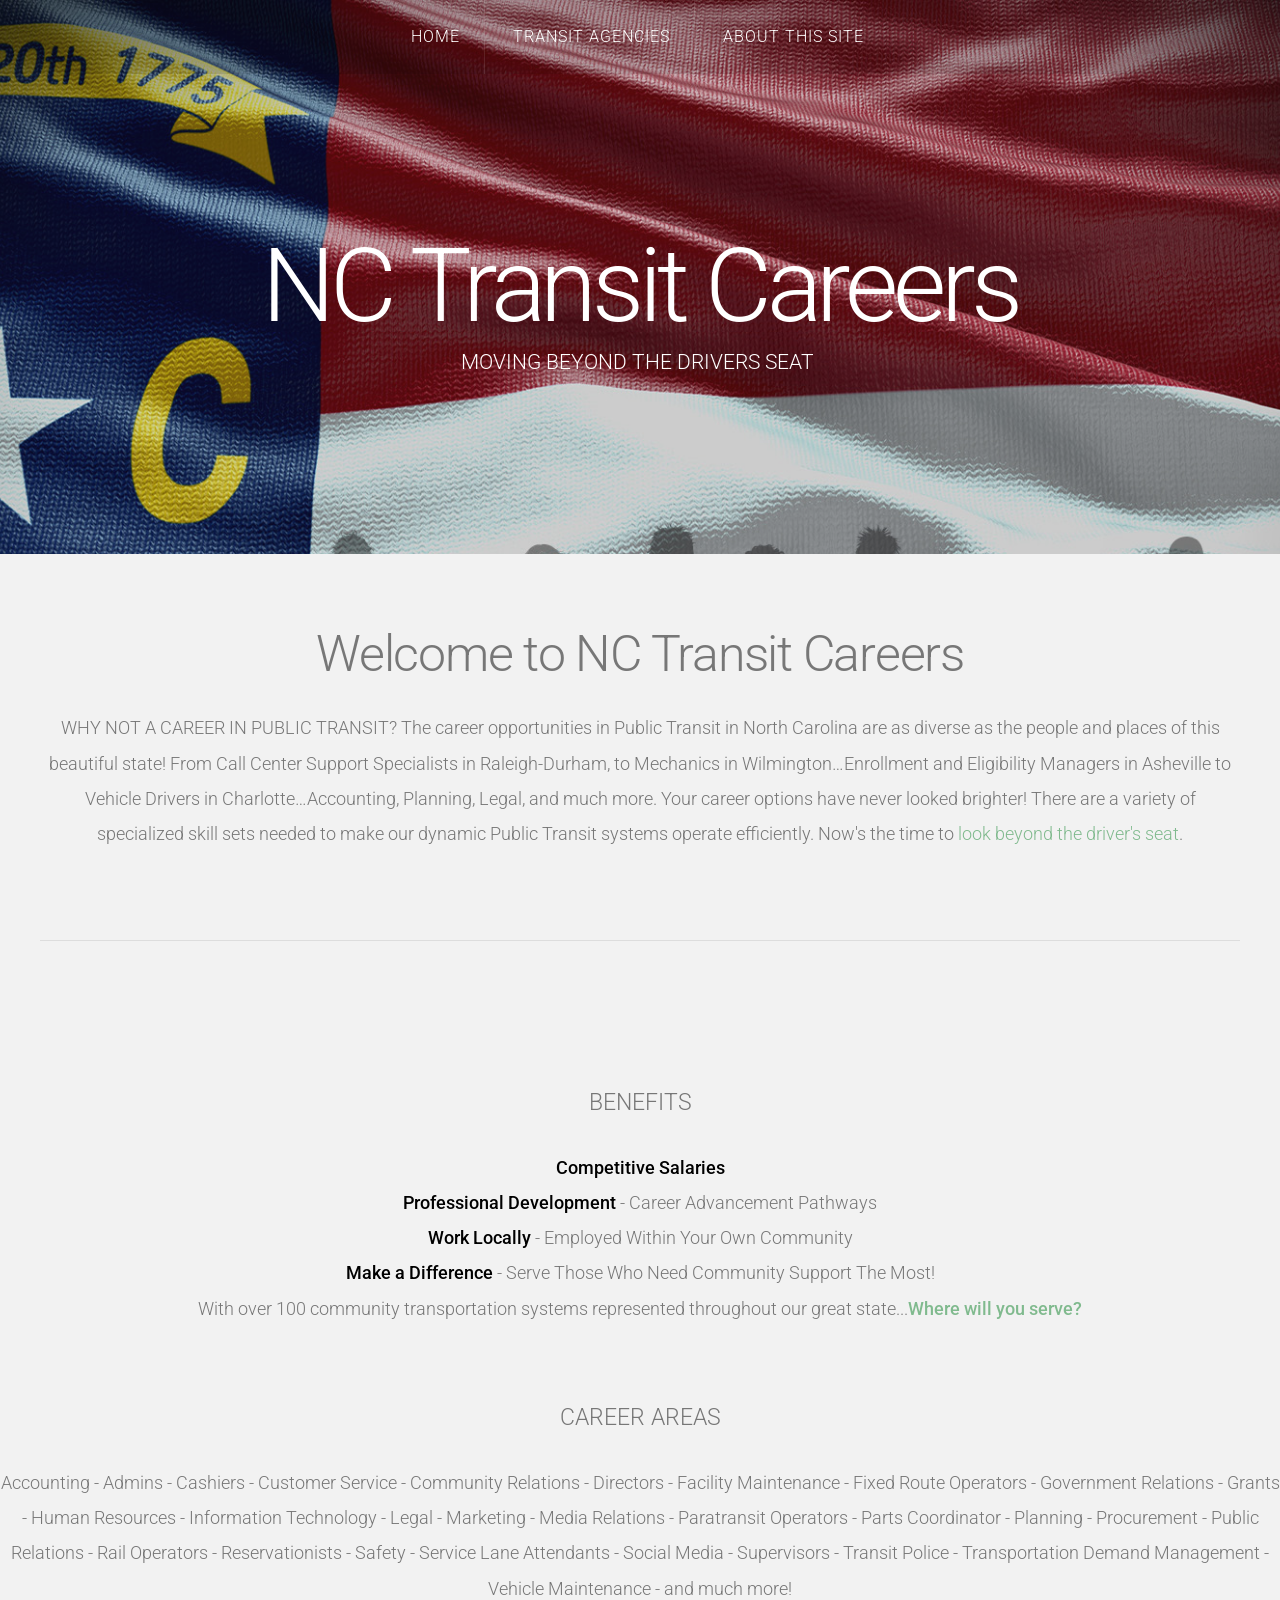
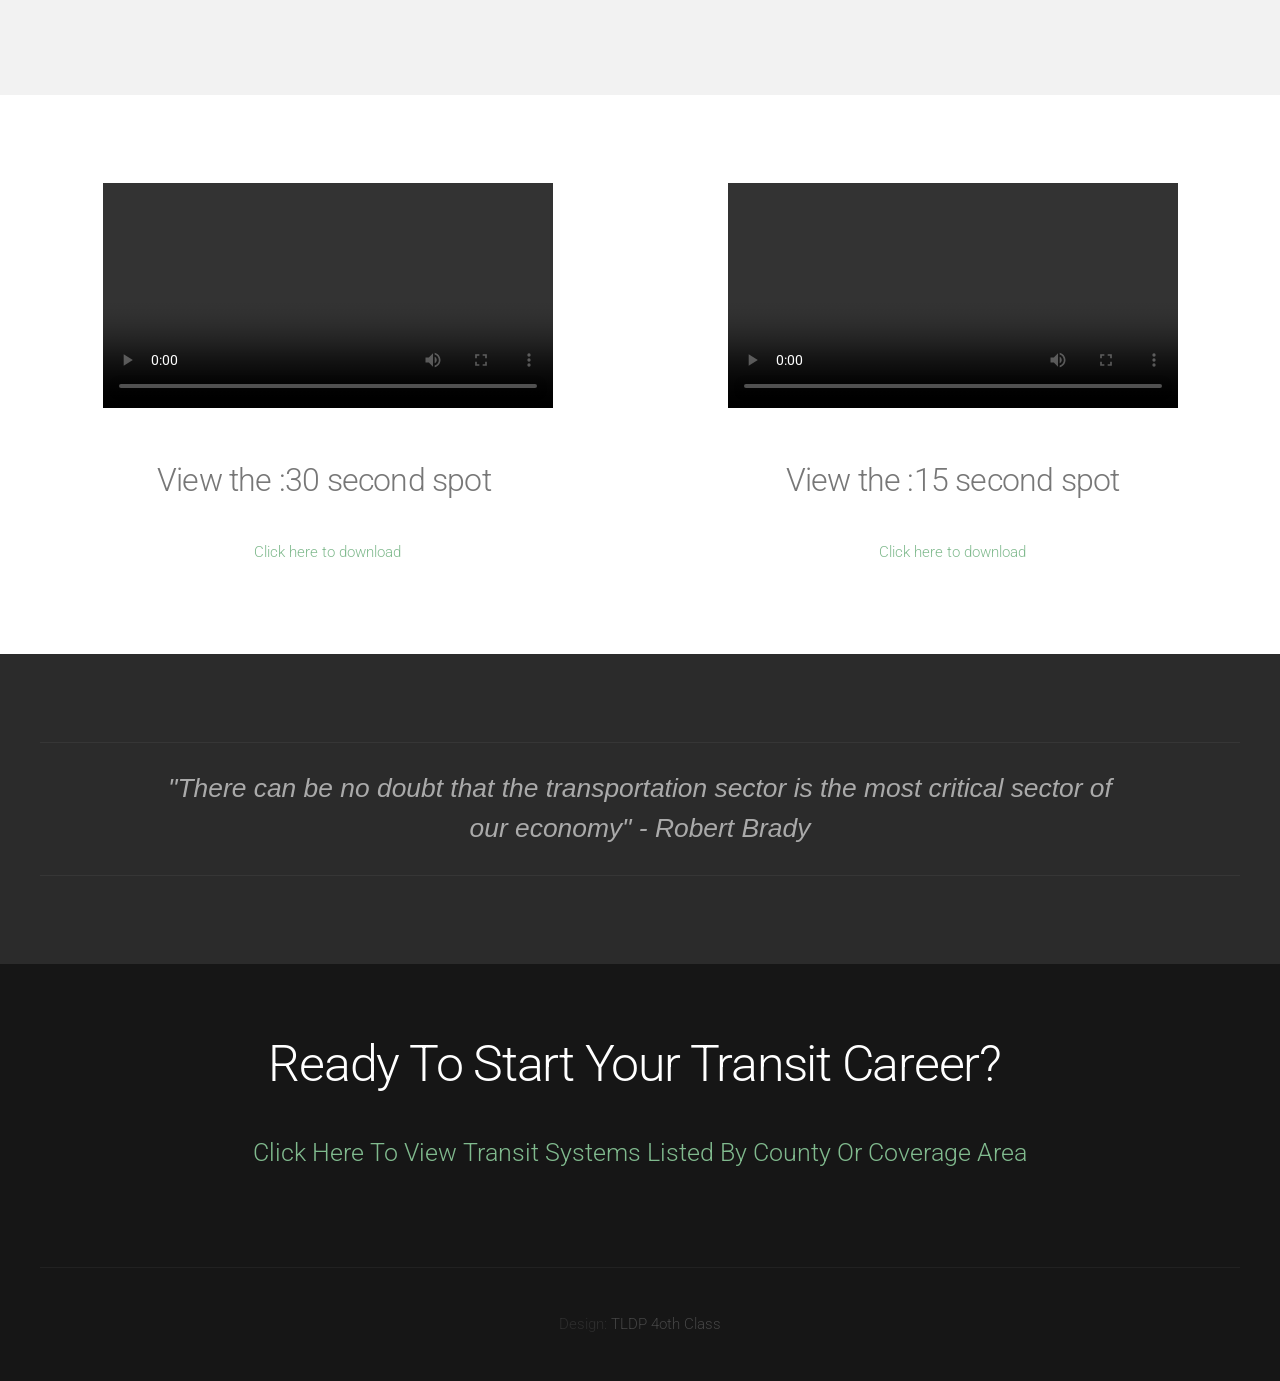
==== commit 5fa4be6e: "Update index.html" ====
--- a/index.html
+++ b/index.html
@@ -7,7 +7,6 @@
 <html>
 	<head>
 		<title>NC Transit Careers</title>
-		<base href="https://github.com/Narmina/narmina.github.io/">
 		<meta http-equiv="content-type" content="text/html; charset=utf-8" />
 		<meta name="description" content="" />
 		<meta name="keywords" content="" />
--- a/css/style.css
+++ b/css/style.css
@@ -0,0 +1,1020 @@
+/*
+	Linear by TEMPLATED
+    templated.co @templatedco
+    Released for free under the Creative Commons Attribution 3.0 license (templated.co/license)
+*/
+
+@charset 'UTF-8';
+
+@font-face{font-family:'FontAwesome';src:url('font/fontawesome-webfont.eot?v=4.0.1');src:url('font/fontawesome-webfont.eot?#iefix&v=4.0.1') format('embedded-opentype'),url('font/fontawesome-webfont.woff?v=4.0.1') format('woff'),url('font/fontawesome-webfont.ttf?v=4.0.1') format('truetype'),url('font/fontawesome-webfont.svg?v=4.0.1#fontawesomeregular') format('svg');font-weight:normal;font-style:normal}
+
+/*********************************************************************************/
+/* Basic                                                                         */
+/*********************************************************************************/
+
+	body
+	{
+		margin: 0;
+		padding: 0;
+		background: #161616;
+	}
+
+	body,input,textarea,select
+	{
+		font-family: 'Roboto', sans-serif;
+		font-size: 11pt;
+		font-weight: 300;
+		line-height: 1.75em;
+		color: #777;
+	}
+
+	h1,h2,h3,h4,h5,h6
+	{
+		font-weight: 300;
+		color: #777;
+	}
+	
+		h2
+		{
+			letter-spacing: -0.025em;
+		}
+	
+		h1 a, h2 a, h3 a, h4 a, h5 a, h6 a
+		{
+			color: inherit;
+			text-decoration: none;
+		}
+		
+	strong, b
+	{
+		font-weight: 500;
+		color: #000000;
+	}
+	
+	em, i
+	{
+		font-style: italic;
+	}
+
+	a
+	{
+		text-decoration: none;
+		color: #80BA8E;
+	}
+	
+	a:hover
+	{
+		text-decoration: underline;
+	}
+
+	sub
+	{
+		position: relative;
+		top: 0.5em;
+		font-size: 0.8em;
+	}
+	
+	sup
+	{
+		position: relative;
+		top: -0.5em;
+		font-size: 0.8em;
+	}
+	
+	hr
+	{
+		border: 0;
+		border-top: solid 1px #ddd;
+		margin: 6em 0 0 0;
+		padding: 6em 0 0 0;
+	}
+	
+	blockquote
+	{
+		border-left: solid 0.5em #ddd;
+		padding: 1em 0 1em 2em;
+		font-style: italic;
+	}
+	
+	p, ul, ol, dl, table
+	{
+    margin-bottom: 1em;
+    text-align: center;
+	}
+
+	header
+	{
+		margin-bottom: 1.6em;
+	}
+	
+		header h2
+		{
+		}
+
+		header .byline
+		{
+			display: block;
+			margin: 1.5em 0 0 0;
+			padding: 0 0 0.5em 0;
+		}
+		
+	footer
+	{
+		margin-top: 1em;
+	}
+
+	br.clear
+	{
+		clear: both;
+	}
+
+	.pennant
+	{
+		color: #bbb;
+	}
+
+	/* Sections/Articles */
+	
+		section,
+		article
+		{
+			margin-bottom: 3em;
+		}
+		
+		section > :last-child,
+		article > :last-child
+		{
+			margin-bottom: 0;
+		}
+
+		section:last-child,
+		article:last-child
+		{
+			margin-bottom: 0;
+		}
+
+		.row > section,
+		.row > article
+		{
+			margin-bottom: 0;
+		}
+
+	/* Images */
+
+		.image
+		{
+			display: inline-block;
+		}
+		
+			.image img
+			{
+				display: block;
+				width: 100%;
+			}
+
+			.image.featured
+			{
+				display: block;
+				width: 100%;
+				margin: 0 0 2em 0;
+			}
+			
+			.image.full
+			{
+				display: block;
+				width: 100%;
+				margin-bottom: 2em;
+			}
+			
+			.image.left
+			{
+				float: left;
+				margin: 0 2em 2em 0;
+			}
+			
+			.image.centered
+			{
+				display: block;
+				margin: 0 0 2em 0;
+			}
+
+				.image.centered img
+				{
+					margin: 0 auto;
+					width: auto;
+				}
+
+	/* Lists */
+
+		ul.default
+		{
+			margin: 0;
+			padding: 0em 0em 1.5em 0em;
+			list-style: none;
+		}
+		
+			ul.default li
+			{
+				padding: 0.60em 0em;
+				font-size: 0.95em;
+				border-top: 1px solid;
+				border-color: rgba(0,0,0,.1);
+			}		
+		
+			ul.default li:first-child
+			{
+				padding-top: 0;
+				border-top: none;
+			}
+	
+			ul.default {
+			}
+		
+		ul.style li {
+			margin: 0;
+			padding: 2em 0em 1.5em 0em;
+			border-top: 1px solid;
+			border-color: rgba(0,0,0,.1);
+		}
+		
+		ul.style li:first-child
+		{
+			padding-top: 0;
+			border-top: none;
+		}
+		
+		ul.style img {
+			float: left;
+			margin-right: 20px;
+		}
+		
+		ul.style a {
+			color: #434343;
+		}
+		
+		ul.style .posted {
+			padding: 0em 0em 1em 0em;
+			letter-spacing: 1px;
+			text-transform: uppercase;
+			font-size: 8pt;
+			color: #A2A2A2;
+		}
+		
+		ul.style .first {
+			padding-top: 0px;
+			border-top: none;
+		}
+							
+
+	/* Buttons */
+		
+	.button
+	{
+		position: relative;
+		display: inline-block;
+		background: #80BA8E;
+		padding: 0.8em 2em;
+		text-decoration: none !important;
+		font-size: 1.2em;
+		font-weight: 300;
+		color: #FFF !important;
+		-moz-transition: color 0.35s ease-in-out, background-color 0.35s ease-in-out;
+		-webkit-transition: color 0.35s ease-in-out, background-color 0.35s ease-in-out;
+		-o-transition: color 0.35s ease-in-out, background-color 0.35s ease-in-out;
+		-ms-transition: color 0.35s ease-in-out, background-color 0.35s ease-in-out;
+		transition: color 0.35s ease-in-out, background-color 0.35s ease-in-out;
+		text-align: center;
+		border-radius: 0.25em;
+	}
+
+	.button:hover
+	{
+		background: #70AA7E;
+		color: #FFF !important;
+	}
+
+/*********************************************************************************/
+/* Icons                                                                         */
+/* Powered by Font Awesome by Dave Gandy | http://fontawesome.io                 */
+/* Licensed under the SIL OFL 1.1 (font), MIT (CSS)                              */
+/*********************************************************************************/
+
+	.fa
+	{
+		text-decoration: none;
+	}
+
+		.fa.solo
+		{
+		}
+		
+			.fa.solo span
+			{
+				display: none;
+			}
+
+		.fa:before
+		{
+			display:inline-block;
+			font-family: FontAwesome;
+			font-size: 1.25em;
+			text-decoration: none;
+			font-style: normal;
+			font-weight: normal;
+			line-height: 1;
+			-webkit-font-smoothing:antialiased;
+			-moz-osx-font-smoothing:grayscale;
+		}
+
+		.fa-lg{font-size:1.3333333333333333em;line-height:.75em;vertical-align:-15%}
+		.fa-2x{font-size:2em}
+		.fa-3x{font-size:3em}
+		.fa-4x{font-size:4em}
+		.fa-5x{font-size:5em}
+		.fa-fw{width:1.2857142857142858em;text-align:center}
+		.fa-ul{padding-left:0;margin-left:2.142857142857143em;list-style-type:none}.fa-ul>li{position:relative}
+		.fa-li{position:absolute;left:-2.142857142857143em;width:2.142857142857143em;top:.14285714285714285em;text-align:center}.fa-li.fa-lg{left:-1.8571428571428572em}
+		.fa-border{padding:.2em .25em .15em;border:solid .08em #eee;border-radius:.1em}
+		.pull-right{float:right}
+		.pull-left{float:left}
+		.fa.pull-left{margin-right:.3em}
+		.fa.pull-right{margin-left:.3em}
+		.fa-spin{-webkit-animation:spin 2s infinite linear;-moz-animation:spin 2s infinite linear;-o-animation:spin 2s infinite linear;animation:spin 2s infinite linear}
+		@-moz-keyframes spin{0%{-moz-transform:rotate(0deg)} 100%{-moz-transform:rotate(359deg)}}@-webkit-keyframes spin{0%{-webkit-transform:rotate(0deg)} 100%{-webkit-transform:rotate(359deg)}}@-o-keyframes spin{0%{-o-transform:rotate(0deg)} 100%{-o-transform:rotate(359deg)}}@-ms-keyframes spin{0%{-ms-transform:rotate(0deg)} 100%{-ms-transform:rotate(359deg)}}@keyframes spin{0%{transform:rotate(0deg)} 100%{transform:rotate(359deg)}}.fa-rotate-90{filter:progid:DXImageTransform.Microsoft.BasicImage(rotation=1);-webkit-transform:rotate(90deg);-moz-transform:rotate(90deg);-ms-transform:rotate(90deg);-o-transform:rotate(90deg);transform:rotate(90deg)}
+		.fa-rotate-180{filter:progid:DXImageTransform.Microsoft.BasicImage(rotation=2);-webkit-transform:rotate(180deg);-moz-transform:rotate(180deg);-ms-transform:rotate(180deg);-o-transform:rotate(180deg);transform:rotate(180deg)}
+		.fa-rotate-270{filter:progid:DXImageTransform.Microsoft.BasicImage(rotation=3);-webkit-transform:rotate(270deg);-moz-transform:rotate(270deg);-ms-transform:rotate(270deg);-o-transform:rotate(270deg);transform:rotate(270deg)}
+		.fa-flip-horizontal{filter:progid:DXImageTransform.Microsoft.BasicImage(rotation=0, mirror=1);-webkit-transform:scale(-1, 1);-moz-transform:scale(-1, 1);-ms-transform:scale(-1, 1);-o-transform:scale(-1, 1);transform:scale(-1, 1)}
+		.fa-flip-vertical{filter:progid:DXImageTransform.Microsoft.BasicImage(rotation=2, mirror=1);-webkit-transform:scale(1, -1);-moz-transform:scale(1, -1);-ms-transform:scale(1, -1);-o-transform:scale(1, -1);transform:scale(1, -1)}
+		.fa-stack{position:relative;display:inline-block;width:2em;height:2em;line-height:2em;vertical-align:middle}
+		.fa-stack-1x,.fa-stack-2x{position:absolute;left:0;width:100%;text-align:center}
+		.fa-stack-1x{line-height:inherit}
+		.fa-stack-2x{font-size:2em}
+		.fa-inverse{color:#fff}
+		.fa-glass:before{content:"\f000"}
+		.fa-music:before{content:"\f001"}
+		.fa-search:before{content:"\f002"}
+		.fa-envelope-o:before{content:"\f003"}
+		.fa-heart:before{content:"\f004"}
+		.fa-star:before{content:"\f005"}
+		.fa-star-o:before{content:"\f006"}
+		.fa-user:before{content:"\f007"}
+		.fa-film:before{content:"\f008"}
+		.fa-th-large:before{content:"\f009"}
+		.fa-th:before{content:"\f00a"}
+		.fa-th-list:before{content:"\f00b"}
+		.fa-check:before{content:"\f00c"}
+		.fa-times:before{content:"\f00d"}
+		.fa-search-plus:before{content:"\f00e"}
+		.fa-search-minus:before{content:"\f010"}
+		.fa-power-off:before{content:"\f011"}
+		.fa-signal:before{content:"\f012"}
+		.fa-gear:before,.fa-cog:before{content:"\f013"}
+		.fa-trash-o:before{content:"\f014"}
+		.fa-home:before{content:"\f015"}
+		.fa-file-o:before{content:"\f016"}
+		.fa-clock-o:before{content:"\f017"}
+		.fa-road:before{content:"\f018"}
+		.fa-download:before{content:"\f019"}
+		.fa-arrow-circle-o-down:before{content:"\f01a"}
+		.fa-arrow-circle-o-up:before{content:"\f01b"}
+		.fa-inbox:before{content:"\f01c"}
+		.fa-play-circle-o:before{content:"\f01d"}
+		.fa-rotate-right:before,.fa-repeat:before{content:"\f01e"}
+		.fa-refresh:before{content:"\f021"}
+		.fa-list-alt:before{content:"\f022"}
+		.fa-lock:before{content:"\f023"}
+		.fa-flag:before{content:"\f024"}
+		.fa-headphones:before{content:"\f025"}
+		.fa-volume-off:before{content:"\f026"}
+		.fa-volume-down:before{content:"\f027"}
+		.fa-volume-up:before{content:"\f028"}
+		.fa-qrcode:before{content:"\f029"}
+		.fa-barcode:before{content:"\f02a"}
+		.fa-tag:before{content:"\f02b"}
+		.fa-tags:before{content:"\f02c"}
+		.fa-book:before{content:"\f02d"}
+		.fa-bookmark:before{content:"\f02e"}
+		.fa-print:before{content:"\f02f"}
+		.fa-camera:before{content:"\f030"}
+		.fa-font:before{content:"\f031"}
+		.fa-bold:before{content:"\f032"}
+		.fa-italic:before{content:"\f033"}
+		.fa-text-height:before{content:"\f034"}
+		.fa-text-width:before{content:"\f035"}
+		.fa-align-left:before{content:"\f036"}
+		.fa-align-center:before{content:"\f037"}
+		.fa-align-right:before{content:"\f038"}
+		.fa-align-justify:before{content:"\f039"}
+		.fa-list:before{content:"\f03a"}
+		.fa-dedent:before,.fa-outdent:before{content:"\f03b"}
+		.fa-indent:before{content:"\f03c"}
+		.fa-video-camera:before{content:"\f03d"}
+		.fa-picture-o:before{content:"\f03e"}
+		.fa-pencil:before{content:"\f040"}
+		.fa-map-marker:before{content:"\f041"}
+		.fa-adjust:before{content:"\f042"}
+		.fa-tint:before{content:"\f043"}
+		.fa-edit:before,.fa-pencil-square-o:before{content:"\f044"}
+		.fa-share-square-o:before{content:"\f045"}
+		.fa-check-square-o:before{content:"\f046"}
+		.fa-move:before{content:"\f047"}
+		.fa-step-backward:before{content:"\f048"}
+		.fa-fast-backward:before{content:"\f049"}
+		.fa-backward:before{content:"\f04a"}
+		.fa-play:before{content:"\f04b"}
+		.fa-pause:before{content:"\f04c"}
+		.fa-stop:before{content:"\f04d"}
+		.fa-forward:before{content:"\f04e"}
+		.fa-fast-forward:before{content:"\f050"}
+		.fa-step-forward:before{content:"\f051"}
+		.fa-eject:before{content:"\f052"}
+		.fa-chevron-left:before{content:"\f053"}
+		.fa-chevron-right:before{content:"\f054"}
+		.fa-plus-circle:before{content:"\f055"}
+		.fa-minus-circle:before{content:"\f056"}
+		.fa-times-circle:before{content:"\f057"}
+		.fa-check-circle:before{content:"\f058"}
+		.fa-question-circle:before{content:"\f059"}
+		.fa-info-circle:before{content:"\f05a"}
+		.fa-crosshairs:before{content:"\f05b"}
+		.fa-times-circle-o:before{content:"\f05c"}
+		.fa-check-circle-o:before{content:"\f05d"}
+		.fa-ban:before{content:"\f05e"}
+		.fa-arrow-left:before{content:"\f060"}
+		.fa-arrow-right:before{content:"\f061"}
+		.fa-arrow-up:before{content:"\f062"}
+		.fa-arrow-down:before{content:"\f063"}
+		.fa-mail-forward:before,.fa-share:before{content:"\f064"}
+		.fa-resize-full:before{content:"\f065"}
+		.fa-resize-small:before{content:"\f066"}
+		.fa-plus:before{content:"\f067"}
+		.fa-minus:before{content:"\f068"}
+		.fa-asterisk:before{content:"\f069"}
+		.fa-exclamation-circle:before{content:"\f06a"}
+		.fa-gift:before{content:"\f06b"}
+		.fa-leaf:before{content:"\f06c"}
+		.fa-fire:before{content:"\f06d"}
+		.fa-eye:before{content:"\f06e"}
+		.fa-eye-slash:before{content:"\f070"}
+		.fa-warning:before,.fa-exclamation-triangle:before{content:"\f071"}
+		.fa-plane:before{content:"\f072"}
+		.fa-calendar:before{content:"\f073"}
+		.fa-random:before{content:"\f074"}
+		.fa-comment:before{content:"\f075"}
+		.fa-magnet:before{content:"\f076"}
+		.fa-chevron-up:before{content:"\f077"}
+		.fa-chevron-down:before{content:"\f078"}
+		.fa-retweet:before{content:"\f079"}
+		.fa-shopping-cart:before{content:"\f07a"}
+		.fa-folder:before{content:"\f07b"}
+		.fa-folder-open:before{content:"\f07c"}
+		.fa-resize-vertical:before{content:"\f07d"}
+		.fa-resize-horizontal:before{content:"\f07e"}
+		.fa-bar-chart-o:before{content:"\f080"}
+		.fa-twitter-square:before{content:"\f081"}
+		.fa-facebook-square:before{content:"\f082"}
+		.fa-camera-retro:before{content:"\f083"}
+		.fa-key:before{content:"\f084"}
+		.fa-gears:before,.fa-cogs:before{content:"\f085"}
+		.fa-comments:before{content:"\f086"}
+		.fa-thumbs-o-up:before{content:"\f087"}
+		.fa-thumbs-o-down:before{content:"\f088"}
+		.fa-star-half:before{content:"\f089"}
+		.fa-heart-o:before{content:"\f08a"}
+		.fa-sign-out:before{content:"\f08b"}
+		.fa-linkedin-square:before{content:"\f08c"}
+		.fa-thumb-tack:before{content:"\f08d"}
+		.fa-external-link:before{content:"\f08e"}
+		.fa-sign-in:before{content:"\f090"}
+		.fa-trophy:before{content:"\f091"}
+		.fa-github-square:before{content:"\f092"}
+		.fa-upload:before{content:"\f093"}
+		.fa-lemon-o:before{content:"\f094"}
+		.fa-phone:before{content:"\f095"}
+		.fa-square-o:before{content:"\f096"}
+		.fa-bookmark-o:before{content:"\f097"}
+		.fa-phone-square:before{content:"\f098"}
+		.fa-twitter:before{content:"\f099"}
+		.fa-facebook:before{content:"\f09a"}
+		.fa-github:before{content:"\f09b"}
+		.fa-unlock:before{content:"\f09c"}
+		.fa-credit-card:before{content:"\f09d"}
+		.fa-rss:before{content:"\f09e"}
+		.fa-hdd-o:before{content:"\f0a0"}
+		.fa-bullhorn:before{content:"\f0a1"}
+		.fa-bell:before{content:"\f0f3"}
+		.fa-certificate:before{content:"\f0a3"}
+		.fa-hand-o-right:before{content:"\f0a4"}
+		.fa-hand-o-left:before{content:"\f0a5"}
+		.fa-hand-o-up:before{content:"\f0a6"}
+		.fa-hand-o-down:before{content:"\f0a7"}
+		.fa-arrow-circle-left:before{content:"\f0a8"}
+		.fa-arrow-circle-right:before{content:"\f0a9"}
+		.fa-arrow-circle-up:before{content:"\f0aa"}
+		.fa-arrow-circle-down:before{content:"\f0ab"}
+		.fa-globe:before{content:"\f0ac"}
+		.fa-wrench:before{content:"\f0ad"}
+		.fa-tasks:before{content:"\f0ae"}
+		.fa-filter:before{content:"\f0b0"}
+		.fa-briefcase:before{content:"\f0b1"}
+		.fa-fullscreen:before{content:"\f0b2"}
+		.fa-group:before{content:"\f0c0"}
+		.fa-chain:before,.fa-link:before{content:"\f0c1"}
+		.fa-cloud:before{content:"\f0c2"}
+		.fa-flask:before{content:"\f0c3"}
+		.fa-cut:before,.fa-scissors:before{content:"\f0c4"}
+		.fa-copy:before,.fa-files-o:before{content:"\f0c5"}
+		.fa-paperclip:before{content:"\f0c6"}
+		.fa-save:before,.fa-floppy-o:before{content:"\f0c7"}
+		.fa-square:before{content:"\f0c8"}
+		.fa-reorder:before{content:"\f0c9"}
+		.fa-list-ul:before{content:"\f0ca"}
+		.fa-list-ol:before{content:"\f0cb"}
+		.fa-strikethrough:before{content:"\f0cc"}
+		.fa-underline:before{content:"\f0cd"}
+		.fa-table:before{content:"\f0ce"}
+		.fa-magic:before{content:"\f0d0"}
+		.fa-truck:before{content:"\f0d1"}
+		.fa-pinterest:before{content:"\f0d2"}
+		.fa-pinterest-square:before{content:"\f0d3"}
+		.fa-google-plus-square:before{content:"\f0d4"}
+		.fa-google-plus:before{content:"\f0d5"}
+		.fa-money:before{content:"\f0d6"}
+		.fa-caret-down:before{content:"\f0d7"}
+		.fa-caret-up:before{content:"\f0d8"}
+		.fa-caret-left:before{content:"\f0d9"}
+		.fa-caret-right:before{content:"\f0da"}
+		.fa-columns:before{content:"\f0db"}
+		.fa-unsorted:before,.fa-sort:before{content:"\f0dc"}
+		.fa-sort-down:before,.fa-sort-asc:before{content:"\f0dd"}
+		.fa-sort-up:before,.fa-sort-desc:before{content:"\f0de"}
+		.fa-envelope:before{content:"\f0e0"}
+		.fa-linkedin:before{content:"\f0e1"}
+		.fa-rotate-left:before,.fa-undo:before{content:"\f0e2"}
+		.fa-legal:before,.fa-gavel:before{content:"\f0e3"}
+		.fa-dashboard:before,.fa-tachometer:before{content:"\f0e4"}
+		.fa-comment-o:before{content:"\f0e5"}
+		.fa-comments-o:before{content:"\f0e6"}
+		.fa-flash:before,.fa-bolt:before{content:"\f0e7"}
+		.fa-sitemap:before{content:"\f0e8"}
+		.fa-umbrella:before{content:"\f0e9"}
+		.fa-paste:before,.fa-clipboard:before{content:"\f0ea"}
+		.fa-lightbulb-o:before{content:"\f0eb"}
+		.fa-exchange:before{content:"\f0ec"}
+		.fa-cloud-download:before{content:"\f0ed"}
+		.fa-cloud-upload:before{content:"\f0ee"}
+		.fa-user-md:before{content:"\f0f0"}
+		.fa-stethoscope:before{content:"\f0f1"}
+		.fa-suitcase:before{content:"\f0f2"}
+		.fa-bell-o:before{content:"\f0a2"}
+		.fa-coffee:before{content:"\f0f4"}
+		.fa-cutlery:before{content:"\f0f5"}
+		.fa-file-text-o:before{content:"\f0f6"}
+		.fa-building:before{content:"\f0f7"}
+		.fa-hospital:before{content:"\f0f8"}
+		.fa-ambulance:before{content:"\f0f9"}
+		.fa-medkit:before{content:"\f0fa"}
+		.fa-fighter-jet:before{content:"\f0fb"}
+		.fa-beer:before{content:"\f0fc"}
+		.fa-h-square:before{content:"\f0fd"}
+		.fa-plus-square:before{content:"\f0fe"}
+		.fa-angle-double-left:before{content:"\f100"}
+		.fa-angle-double-right:before{content:"\f101"}
+		.fa-angle-double-up:before{content:"\f102"}
+		.fa-angle-double-down:before{content:"\f103"}
+		.fa-angle-left:before{content:"\f104"}
+		.fa-angle-right:before{content:"\f105"}
+		.fa-angle-up:before{content:"\f106"}
+		.fa-angle-down:before{content:"\f107"}
+		.fa-desktop:before{content:"\f108"}
+		.fa-laptop:before{content:"\f109"}
+		.fa-tablet:before{content:"\f10a"}
+		.fa-mobile-phone:before,.fa-mobile:before{content:"\f10b"}
+		.fa-circle-o:before{content:"\f10c"}
+		.fa-quote-left:before{content:"\f10d"}
+		.fa-quote-right:before{content:"\f10e"}
+		.fa-spinner:before{content:"\f110"}
+		.fa-circle:before{content:"\f111"}
+		.fa-mail-reply:before,.fa-reply:before{content:"\f112"}
+		.fa-github-alt:before{content:"\f113"}
+		.fa-folder-o:before{content:"\f114"}
+		.fa-folder-open-o:before{content:"\f115"}
+		.fa-expand-o:before{content:"\f116"}
+		.fa-collapse-o:before{content:"\f117"}
+		.fa-smile-o:before{content:"\f118"}
+		.fa-frown-o:before{content:"\f119"}
+		.fa-meh-o:before{content:"\f11a"}
+		.fa-gamepad:before{content:"\f11b"}
+		.fa-keyboard-o:before{content:"\f11c"}
+		.fa-flag-o:before{content:"\f11d"}
+		.fa-flag-checkered:before{content:"\f11e"}
+		.fa-terminal:before{content:"\f120"}
+		.fa-code:before{content:"\f121"}
+		.fa-reply-all:before{content:"\f122"}
+		.fa-mail-reply-all:before{content:"\f122"}
+		.fa-star-half-empty:before,.fa-star-half-full:before,.fa-star-half-o:before{content:"\f123"}
+		.fa-location-arrow:before{content:"\f124"}
+		.fa-crop:before{content:"\f125"}
+		.fa-code-fork:before{content:"\f126"}
+		.fa-unlink:before,.fa-chain-broken:before{content:"\f127"}
+		.fa-question:before{content:"\f128"}
+		.fa-info:before{content:"\f129"}
+		.fa-exclamation:before{content:"\f12a"}
+		.fa-superscript:before{content:"\f12b"}
+		.fa-subscript:before{content:"\f12c"}
+		.fa-eraser:before{content:"\f12d"}
+		.fa-puzzle-piece:before{content:"\f12e"}
+		.fa-microphone:before{content:"\f130"}
+		.fa-microphone-slash:before{content:"\f131"}
+		.fa-shield:before{content:"\f132"}
+		.fa-calendar-o:before{content:"\f133"}
+		.fa-fire-extinguisher:before{content:"\f134"}
+		.fa-rocket:before{content:"\f135"}
+		.fa-maxcdn:before{content:"\f136"}
+		.fa-chevron-circle-left:before{content:"\f137"}
+		.fa-chevron-circle-right:before{content:"\f138"}
+		.fa-chevron-circle-up:before{content:"\f139"}
+		.fa-chevron-circle-down:before{content:"\f13a"}
+		.fa-html5:before{content:"\f13b"}
+		.fa-css3:before{content:"\f13c"}
+		.fa-anchor:before{content:"\f13d"}
+		.fa-unlock-o:before{content:"\f13e"}
+		.fa-bullseye:before{content:"\f140"}
+		.fa-ellipsis-horizontal:before{content:"\f141"}
+		.fa-ellipsis-vertical:before{content:"\f142"}
+		.fa-rss-square:before{content:"\f143"}
+		.fa-play-circle:before{content:"\f144"}
+		.fa-ticket:before{content:"\f145"}
+		.fa-minus-square:before{content:"\f146"}
+		.fa-minus-square-o:before{content:"\f147"}
+		.fa-level-up:before{content:"\f148"}
+		.fa-level-down:before{content:"\f149"}
+		.fa-check-square:before{content:"\f14a"}
+		.fa-pencil-square:before{content:"\f14b"}
+		.fa-external-link-square:before{content:"\f14c"}
+		.fa-share-square:before{content:"\f14d"}
+		.fa-compass:before{content:"\f14e"}
+		.fa-toggle-down:before,.fa-caret-square-o-down:before{content:"\f150"}
+		.fa-toggle-up:before,.fa-caret-square-o-up:before{content:"\f151"}
+		.fa-toggle-right:before,.fa-caret-square-o-right:before{content:"\f152"}
+		.fa-euro:before,.fa-eur:before{content:"\f153"}
+		.fa-gbp:before{content:"\f154"}
+		.fa-dollar:before,.fa-usd:before{content:"\f155"}
+		.fa-rupee:before,.fa-inr:before{content:"\f156"}
+		.fa-cny:before,.fa-rmb:before,.fa-yen:before,.fa-jpy:before{content:"\f157"}
+		.fa-ruble:before,.fa-rouble:before,.fa-rub:before{content:"\f158"}
+		.fa-won:before,.fa-krw:before{content:"\f159"}
+		.fa-bitcoin:before,.fa-btc:before{content:"\f15a"}
+		.fa-file:before{content:"\f15b"}
+		.fa-file-text:before{content:"\f15c"}
+		.fa-sort-alpha-asc:before{content:"\f15d"}
+		.fa-sort-alpha-desc:before{content:"\f15e"}
+		.fa-sort-amount-asc:before{content:"\f160"}
+		.fa-sort-amount-desc:before{content:"\f161"}
+		.fa-sort-numeric-asc:before{content:"\f162"}
+		.fa-sort-numeric-desc:before{content:"\f163"}
+		.fa-thumbs-up:before{content:"\f164"}
+		.fa-thumbs-down:before{content:"\f165"}
+		.fa-youtube-square:before{content:"\f166"}
+		.fa-youtube:before{content:"\f167"}
+		.fa-xing:before{content:"\f168"}
+		.fa-xing-square:before{content:"\f169"}
+		.fa-youtube-play:before{content:"\f16a"}
+		.fa-dropbox:before{content:"\f16b"}
+		.fa-stack-overflow:before{content:"\f16c"}
+		.fa-instagram:before{content:"\f16d"}
+		.fa-flickr:before{content:"\f16e"}
+		.fa-adn:before{content:"\f170"}
+		.fa-bitbucket:before{content:"\f171"}
+		.fa-bitbucket-square:before{content:"\f172"}
+		.fa-tumblr:before{content:"\f173"}
+		.fa-tumblr-square:before{content:"\f174"}
+		.fa-long-arrow-down:before{content:"\f175"}
+		.fa-long-arrow-up:before{content:"\f176"}
+		.fa-long-arrow-left:before{content:"\f177"}
+		.fa-long-arrow-right:before{content:"\f178"}
+		.fa-apple:before{content:"\f179"}
+		.fa-windows:before{content:"\f17a"}
+		.fa-android:before{content:"\f17b"}
+		.fa-linux:before{content:"\f17c"}
+		.fa-dribbble:before{content:"\f17d"}
+		.fa-skype:before{content:"\f17e"}
+		.fa-foursquare:before{content:"\f180"}
+		.fa-trello:before{content:"\f181"}
+		.fa-female:before{content:"\f182"}
+		.fa-male:before{content:"\f183"}
+		.fa-gittip:before{content:"\f184"}
+		.fa-sun-o:before{content:"\f185"}
+		.fa-moon-o:before{content:"\f186"}
+		.fa-archive:before{content:"\f187"}
+		.fa-bug:before{content:"\f188"}
+		.fa-vk:before{content:"\f189"}
+		.fa-weibo:before{content:"\f18a"}
+		.fa-renren:before{content:"\f18b"}
+		.fa-pagelines:before{content:"\f18c"}
+		.fa-stack-exchange:before{content:"\f18d"}
+		.fa-arrow-circle-o-right:before{content:"\f18e"}
+		.fa-arrow-circle-o-left:before{content:"\f190"}
+		.fa-toggle-left:before,.fa-caret-square-o-left:before{content:"\f191"}
+		.fa-dot-circle-o:before{content:"\f192"}
+		.fa-wheelchair:before{content:"\f193"}
+		.fa-vimeo-square:before{content:"\f194"}
+		.fa-turkish-lira:before,.fa-try:before{content:"\f195"}
+		.fa-fax:before{content:"\f1ac"}
+		.fa-share-alt:before{content:"\f1e0"}
+		.fa-cubes:before{content:"\f1b3"}
+
+/*********************************************************************************/
+/* Social Icon Styles                                                            */
+/*********************************************************************************/
+
+	ul.contact
+	{
+		padding: 1.5em 0 0 0;
+		list-style: none;
+		cursor: default;
+	}
+	
+	ul.contact li
+	{
+		display: inline-block;
+		margin: 0 1em;
+	}
+	
+	ul.contact li span
+	{
+		display: none;
+		margin: 0;
+		padding: 0;
+	}
+	
+	ul.contact li a
+	{
+		color: inherit;
+		font-size: 1.75em;
+		display: inline-block;
+		-moz-transition: color 0.35s ease-in-out, background-color 0.35s ease-in-out;
+		-webkit-transition: color 0.35s ease-in-out, background-color 0.35s ease-in-out;
+		-o-transition: color 0.35s ease-in-out, background-color 0.35s ease-in-out;
+		-ms-transition: color 0.35s ease-in-out, background-color 0.35s ease-in-out;
+		transition: color 0.35s ease-in-out, background-color 0.35s ease-in-out;
+	}
+	
+	ul.contact li a:hover
+	{
+		color: #fff;
+	}
+
+/*********************************************************************************/
+/* Header                                                                        */
+/*********************************************************************************/
+
+	#header
+	{
+		position: relative;
+		background: url(../images/header.jpg) no-repeat bottom center;
+		background-attachment: fixed;
+		background-size: cover;
+		text-align: center;
+	}
+	
+		#header:before
+		{
+			content: '';
+			position: absolute;
+			left: 0;
+			top: 0;
+			width: 100%;
+			height: 100%;
+			background: rgba(64,64,64,0.125);
+		}
+
+/*********************************************************************************/
+/* Logo                                                                          */
+/*********************************************************************************/
+
+	#logo
+	{
+		position: relative;
+		z-index: 1;
+	}
+	
+		#logo h1
+		{
+			color: #FFF;
+		}
+	
+		#logo a
+		{
+			display: block;
+			text-decoration: none;
+			font-weight: 300;
+			line-height: 1em;
+			font-size: 7em;
+			color: #FFF;
+			letter-spacing: -0.05em;
+			margin: 0 0 0.125em 0;
+		}
+		
+		#logo span
+		{
+			font-size: 1.4em;
+			color: #FFF;
+		}
+
+/*********************************************************************************/
+/* Nav                                                                           */
+/*********************************************************************************/
+
+	#nav
+	{
+	}
+
+		#nav-wrapper
+		{
+			background: rgba(0,0,0,.1);
+			position: absolute;
+			top: 0;
+			left: 0;
+			width: 100%;
+		}
+		
+		#nav > ul
+		{
+			margin: 0;
+			padding: 0;
+			text-align: center;
+		}
+
+		#nav > ul > li
+		{
+			display: inline-block;
+			border-right: 1px solid;
+			border-color: rgba(255,255,255,.1);
+		}
+		
+			#nav > ul > li:last-child
+			{
+				padding-right: 0;
+				border-right: none;
+			}
+
+			#nav > ul > li > a,
+			#nav > ul > li > span
+			{
+				display: inline-block;
+				padding: 1.5em 1.5em;
+				letter-spacing: 0.06em;
+				text-decoration: none;
+				text-transform: uppercase;
+				font-size: 1.1em;
+				outline: 0;
+				color: #FFF;
+			}
+
+			#nav li.active a
+			{
+				color: #FFF;
+			}
+
+			#nav > ul > li > ul
+			{
+				display: none;
+			}
+	
+/*********************************************************************************/
+/* Main                                                                          */
+/*********************************************************************************/
+
+	#main
+	{
+		position: relative;
+		background: #fff;
+	}
+	
+	.homepage #content
+	{
+		text-align: center;
+	}
+	
+	.homepage #content header h2
+	{
+	}
+
+	#sidebar h2
+	{
+		display: block;
+		padding-bottom: 0.50em;
+	}
+
+/*********************************************************************************/
+/* Footer                                                                        */
+/*********************************************************************************/
+	
+	#footer
+	{
+		position: relative;
+		text-align: center;
+	}
+	
+	#footer header h2
+	{
+		color: #FFF !important;
+	}
+	
+	#footer header .byline
+	{
+		color: rgba(255,255,255,.2);
+	}
+
+/*********************************************************************************/
+/* Copyright                                                                     */
+/*********************************************************************************/
+	
+	#copyright
+	{
+		position: relative;
+		text-align: center;
+		color: #774535;
+	}
+	
+	#copyright .container
+	{
+		padding: 3em 0em;
+		border-top: 1px solid;
+		border-color: rgba(255,255,255,.05);
+		color:  rgba(255,255,255,.1);
+	}
+	
+	#copyright a
+	{
+		text-decoration: none;
+		color:  rgba(255,255,255,.2);
+	}
+	
+/*********************************************************************************/
+/* Featured                                                                      */
+/*********************************************************************************/
+	
+	#featured
+	{
+		position: relative;
+		background: #f2f2f2;
+		text-align: center;
+	}
+	
+	#featured h3
+	{
+		display: block;
+		font-weight: 300;
+	}
+
+	#featured .pennant
+	{
+		font-size: 4em;
+	}
+	
+	#featured .button
+	{
+		margin-top: 1.5em;
+	}
+
+/*********************************************************************************/
+/* Tweet                                                                         */
+/*********************************************************************************/
+	
+	#tweet
+	{
+		position: relative;
+		text-align: center;
+		background: url(../images/header.jpg) no-repeat center center;
+		background-attachment: fixed;
+		background-size: cover;
+	}
+
+		#tweet:before
+		{
+			content: '';
+			position: absolute;
+			left: 0;
+			top: 0;
+			width: 100%;
+			height: 100%;
+			background: rgba(64,64,64,0.5);
+		}
+	
+		#tweet section
+		{
+			border-top: 1px solid;
+			border-bottom: 1px solid;
+			border-color: rgba(255,255,255,.1);
+		}
+
+		#tweet blockquote
+		{
+			position: relative;
+			border: none;
+			margin: 0;
+			font-weight: 300;
+			color: rgba(255,255,255,.6);
+		}	
--- a/css/style-desktop.css
+++ b/css/style-desktop.css
@@ -0,0 +1,118 @@
+/*
+	Linear by TEMPLATED
+    templated.co @templatedco
+    Released for free under the Creative Commons Attribution 3.0 license (templated.co/license)
+*/
+
+/*********************************************************************************/
+/* Basic                                                                         */
+/*********************************************************************************/
+
+	body
+	{
+	}
+
+	body,input,textarea,select
+	{
+	}
+
+	header
+	{
+		margin-bottom: 1.6em;
+	}
+	
+		header h2
+		{
+			font-size: 3.4em;
+		}
+
+		header .byline
+		{
+			font-size: 1.7em;
+		}
+
+/*********************************************************************************/
+/* Header                                                                        */
+/*********************************************************************************/
+
+	#header
+	{
+		padding: 10em 0 6em 0;
+	}
+
+	.homepage #header
+	{
+		padding: 16em 0 12em 0;
+	}
+
+/*********************************************************************************/
+/* Main                                                                          */
+/*********************************************************************************/
+
+	#main
+	{
+		padding: 6em 0em;
+	}
+	
+	.homepage #content header h2
+	{
+		padding: 0.70em 0em;
+		font-size: 2.2em;
+	}
+
+	#sidebar h2
+	{
+		font-size: 2.4em;
+	}
+
+/*********************************************************************************/
+/* Footer                                                                        */
+/*********************************************************************************/
+	
+	#footer
+	{
+		padding: 6em 0em;
+	}
+	
+/*********************************************************************************/
+/* Featured                                                                      */
+/*********************************************************************************/
+	
+	#featured
+	{
+		padding: 6em 0em;
+	}
+	
+	#featured h3
+	{
+		padding: 1.5em 0em;
+		font-size: 1.6em;
+	}
+
+	#featured header
+	{
+		margin-bottom: 3em;
+	}
+	
+	#featured p
+	{
+		line-height: 2em;
+		font-size: 1.2em;
+	}
+	
+/*********************************************************************************/
+/* Tweet                                                                         */
+/*********************************************************************************/
+	
+	#tweet
+	{
+		padding: 6em 0em;
+	}
+
+	#tweet blockquote
+	{
+		margin: 0;
+		padding: 1em 4em;
+		line-height: 1.5em;
+		font-size: 1.8em;
+	}	
--- a/css/skel-noscript.css
+++ b/css/skel-noscript.css
@@ -0,0 +1,168 @@
+/* Resets (http://meyerweb.com/eric/tools/css/reset/ | v2.0 | 20110126 | License: none (public domain)) */
+
+	html,body,div,span,applet,object,iframe,h1,h2,h3,h4,h5,h6,p,blockquote,pre,a,abbr,acronym,address,big,cite,code,del,dfn,em,img,ins,kbd,q,s,samp,small,strike,strong,sub,sup,tt,var,b,u,i,center,dl,dt,dd,ol,ul,li,fieldset,form,label,legend,table,caption,tbody,tfoot,thead,tr,th,td,article,aside,canvas,details,embed,figure,figcaption,footer,header,hgroup,menu,nav,output,ruby,section,summary,time,mark,audio,video{margin:0;padding:0;border:0;font-size:100%;font:inherit;vertical-align:baseline;}article,aside,details,figcaption,figure,footer,header,hgroup,menu,nav,section{display:block;}body{line-height:1;}ol,ul{list-style:none;}blockquote,q{quotes:none;}blockquote:before,blockquote:after,q:before,q:after{content:'';content:none;}table{border-collapse:collapse;border-spacing:0;}body{-webkit-text-size-adjust:none}
+
+/* Box Model */
+
+	*, *:before, *:after {
+		-moz-box-sizing: border-box;
+		-webkit-box-sizing: border-box;
+		-o-box-sizing: border-box;
+		-ms-box-sizing: border-box;
+		box-sizing: border-box;
+	}
+
+/* Container */
+
+	body {
+		min-width: 1200px;
+	}
+
+	.container {
+		width: 1200px;
+		margin-left: auto;
+		margin-right: auto;
+	}
+
+	/* Modifiers */
+	
+		.container.small {
+			width: 900px;
+		}
+
+		.container.big {
+			width: 100%;
+			max-width: 1500px;
+			min-width: 1200px;
+		}
+
+/* Grid */
+
+	/* Cells */
+
+		.\31 2u { width: 100% }
+		.\31 1u { width: 91.6666666667% }
+		.\31 0u { width: 83.3333333333% }
+		.\39 u { width: 75% }
+		.\38 u { width: 66.6666666667% }
+		.\37 u { width: 58.3333333333% }
+		.\36 u { width: 50% }
+		.\35 u { width: 41.6666666667% }
+		.\34 u { width: 33.3333333333% }
+		.\33 u { width: 25% }
+		.\32 u { width: 16.6666666667% }
+		.\31 u { width: 8.3333333333% }
+		.\-11u { margin-left: 91.6666666667% }
+		.\-10u { margin-left: 83.3333333333% }
+		.\-9u { margin-left: 75% }
+		.\-8u { margin-left: 66.6666666667% }
+		.\-7u { margin-left: 58.3333333333% }
+		.\-6u { margin-left: 50% }
+		.\-5u { margin-left: 41.6666666667% }
+		.\-4u { margin-left: 33.3333333333% }
+		.\-3u { margin-left: 25% }
+		.\-2u { margin-left: 16.6666666667% }
+		.\-1u { margin-left: 8.3333333333% }
+
+		.row > * {
+			padding: 50px 0 0 50px;
+			float: left;
+			-moz-box-sizing: border-box;
+			-webkit-box-sizing: border-box;
+			-o-box-sizing: border-box;
+			-ms-box-sizing: border-box;
+			box-sizing: border-box;
+		}
+
+		.row + .row > * {
+			padding-top: 50px;
+		}
+
+		.row {
+			margin-left: -50px;
+		}
+
+	/* Rows */
+
+		.row:after {
+			content: '';
+			display: block;
+			clear: both;
+			height: 0;
+		}
+
+		.row:first-child > * {
+			padding-top: 0;
+		}
+
+		.row > * {
+			padding-top: 0;
+		}
+
+		/* Modifiers */
+
+			/* Flush */
+
+				.row.flush {
+					margin-left: 0;
+				}
+
+				.row.flush > * {
+					padding: 0 !important;
+				}
+
+			/* Quarter */
+
+				.row.quarter > * {
+					padding: 12.5px 0 0 12.5px;
+				}
+
+				.row.quarter + .row.quarter > * {
+					padding-top: 12.5px;
+				}
+
+				.row.quarter {
+					margin-left: -12.5px;
+				}
+
+			/* Half */
+
+				.row.half > * {
+					padding: 25px 0 0 25px;
+				}
+
+				.row.half + .row.half > * {
+					padding-top: 25px;
+				}
+
+				.row.half {
+					margin-left: -25px;
+				}
+
+			/* One and (a) Half */
+
+				.row.oneandhalf > * {
+					padding: 75px 0 0 75px;
+				}
+
+				.row.oneandhalf + .row.oneandhalf > * {
+					padding-top: 75px;
+				}
+
+				.row.oneandhalf {
+					margin-left: -75px;
+				}
+
+			/* Double */
+
+				.row.double > * {
+					padding: 100px 0 0 100px;
+				}
+
+				.row.double + .row.double > * {
+					padding-top: 100px;
+				}
+
+				.row.double {
+					margin-left: -100px;
+				}
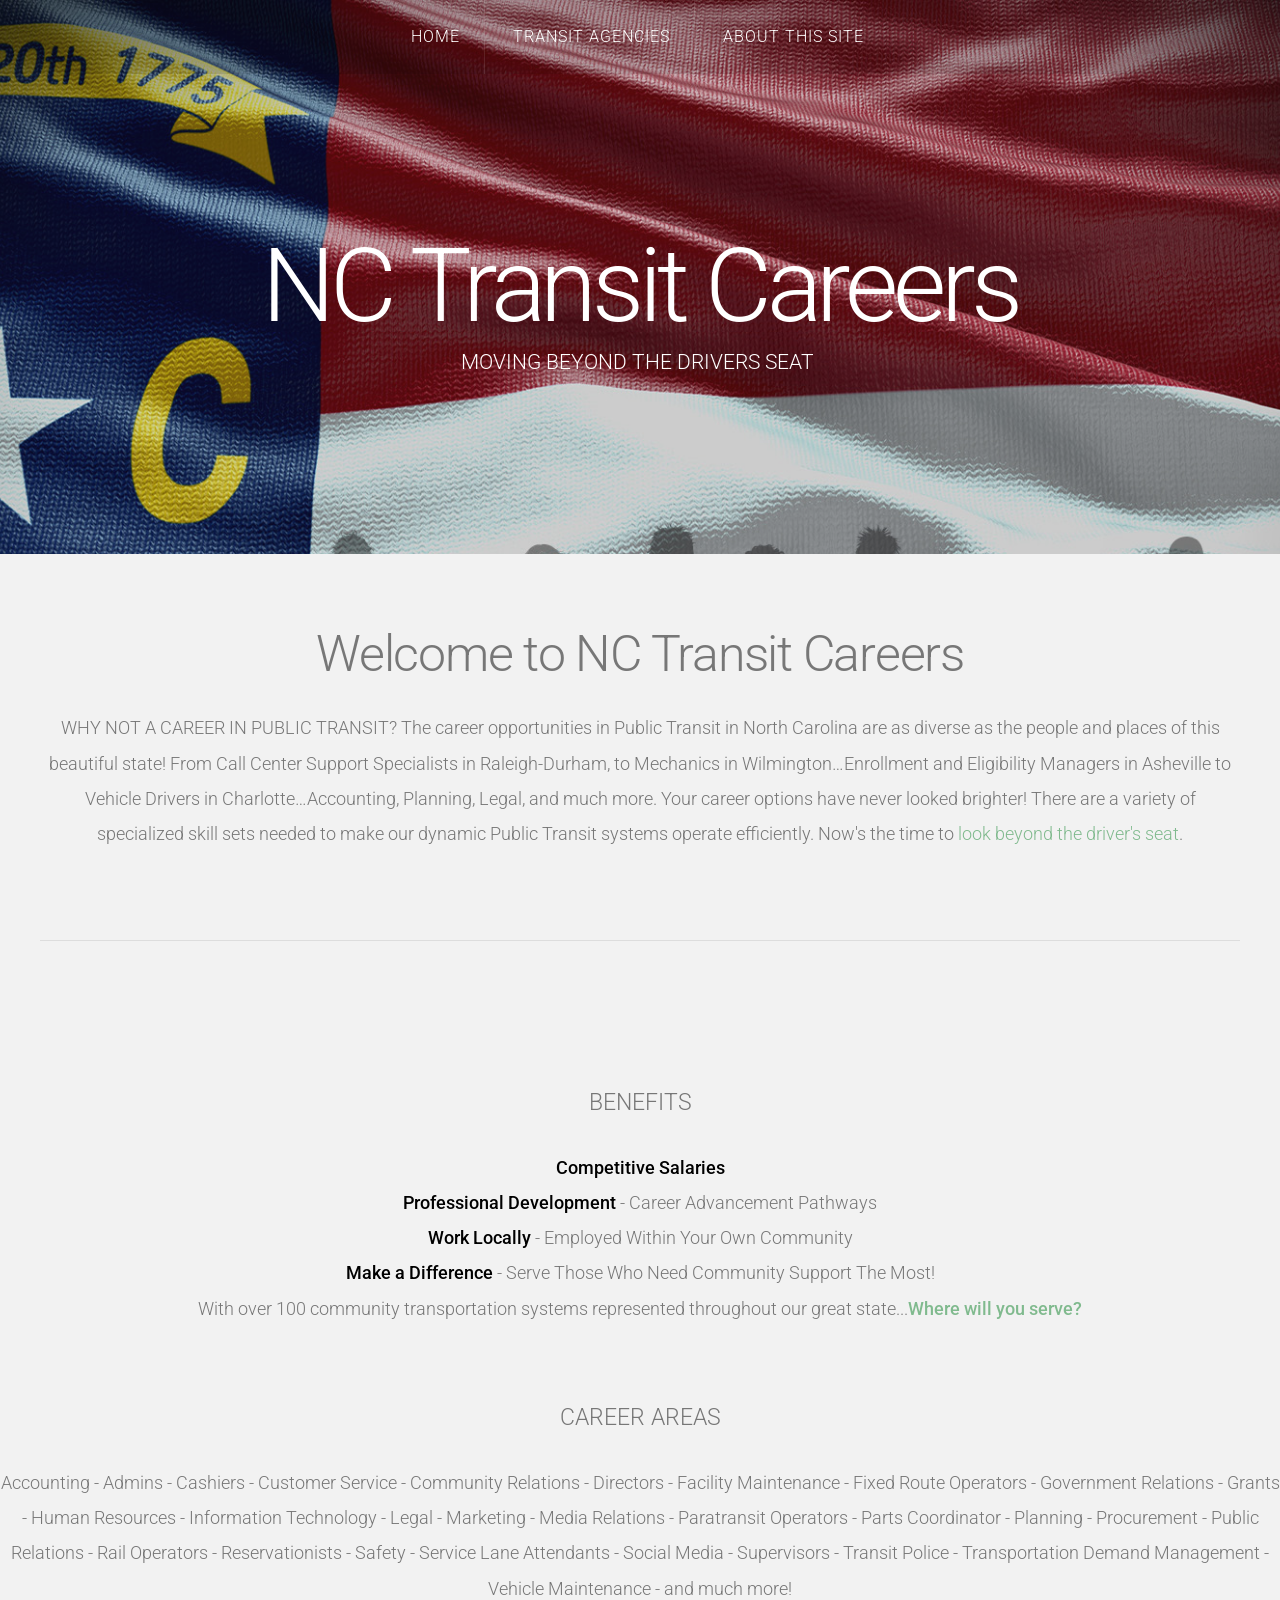
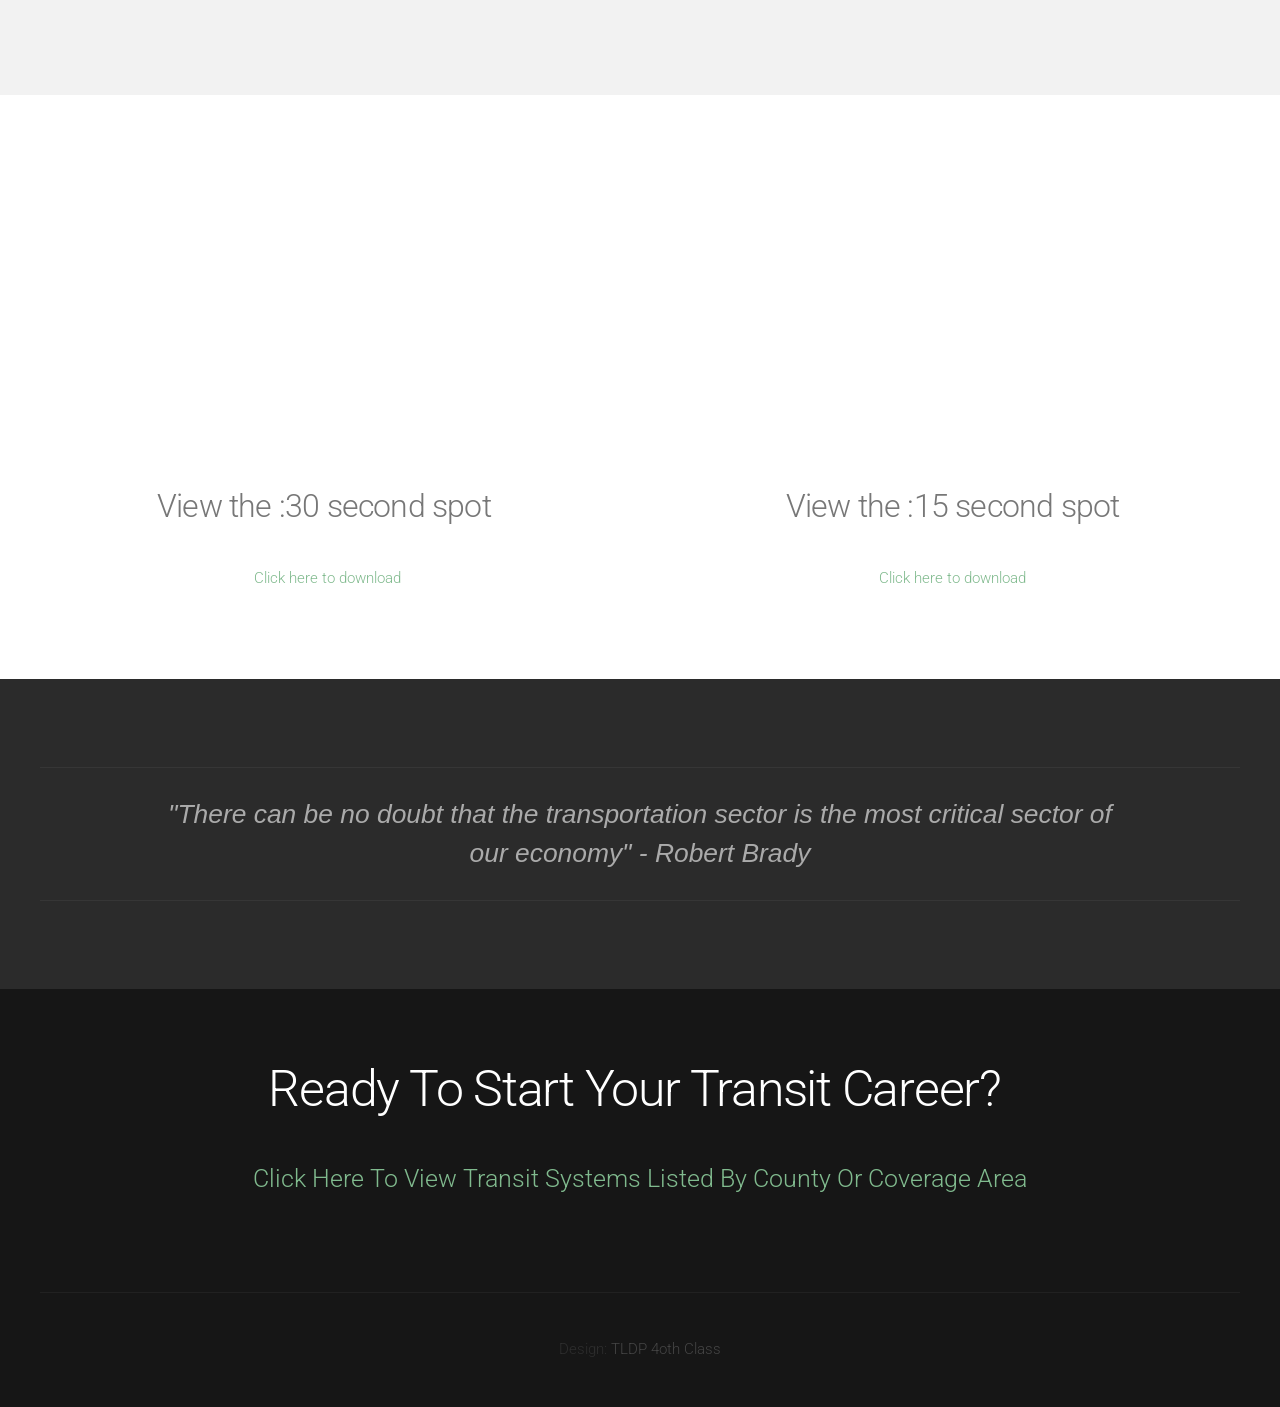
==== commit ec9bb8f6: "Update index.html" ====
--- a/index.html
+++ b/index.html
@@ -75,41 +75,40 @@
 		</div>
 
 	<!-- Main -->
-		<div id="main">
-			<div id="content" class="container">
-
-				<div class="row">
-					<section class="6u">
-						<a href="#" class="image full">
-						<video width="450" controls="controls">
-						  <source src="images/NCTransitCareers_30_lores.mp4" type="video/mp4">
-					    </video>
-						</a>
-						<header>
-							<h2>View the :30 second spot&nbsp;</h2>
-						</header>
-						<p><a href="images/NCTransitCareers_30sec.mp4">Click here to download</a></p>
-					</section>				
-					<section class="6u">
-						<a href="#" class="image full">
-						<video width="450" controls="controls">
-						  <source src="images/nctRANSITcAREERS_15_lores.mp4" type="video/mp4">
-					    </video>
-						</a>
-						<header>
-							<h2>View the :15 second spot</h2>
-						</header>
-						<p><a href="images/NCTransitCareers_15_hires_leader.mp4">Click here to download</a></p>
-					</section>				
-				</div>
-
-				<div class="row">
-									
-				</div>
-			
-			</div>
-		</div>
-
+	<div id="main">
+	    <div id="content" class="container">
+	        <div class="row">
+	            <section class="6u">
+	                <iframe 
+	                    src="https://drive.google.com/file/d/1w31saKoCgVDGgy3heS5cnVXkbfzJpF03/preview" 
+	                    width="450" 
+	                    height="280" 
+	                    allow="autoplay"
+	                    style="border:none;">
+	                </iframe>
+	                <header>
+	                    <h2>View the :30 second spot&nbsp;</h2>
+	                </header>
+	                <p><a href="https://drive.google.com/uc?export=download&id=1w31saKoCgVDGgy3heS5cnVXkbfzJpF03">Click here to download</a></p>
+	            </section>
+	
+	            <section class="6u">
+	                <iframe 
+	                    src="https://drive.google.com/file/d/1dHLdbfz-RSdiBkDAE1EBcJySa6s3-X6X/preview" 
+	                    width="450" 
+	                    height="280" 
+	                    allow="autoplay"
+	                    style="border:none;">
+	                </iframe>
+	                <header>
+	                    <h2>View the :15 second spot</h2>
+	                </header>
+	                <p><a href="https://drive.google.com/uc?export=download&id=1dHLdbfz-RSdiBkDAE1EBcJySa6s3-X6X">Click here to download</a></p>
+	            </section>
+	        </div>
+	        <div class="row"></div>
+	    </div>
+	</div>
 	<!-- Tweet -->
 		<div id="tweet">
 			<div class="container">
